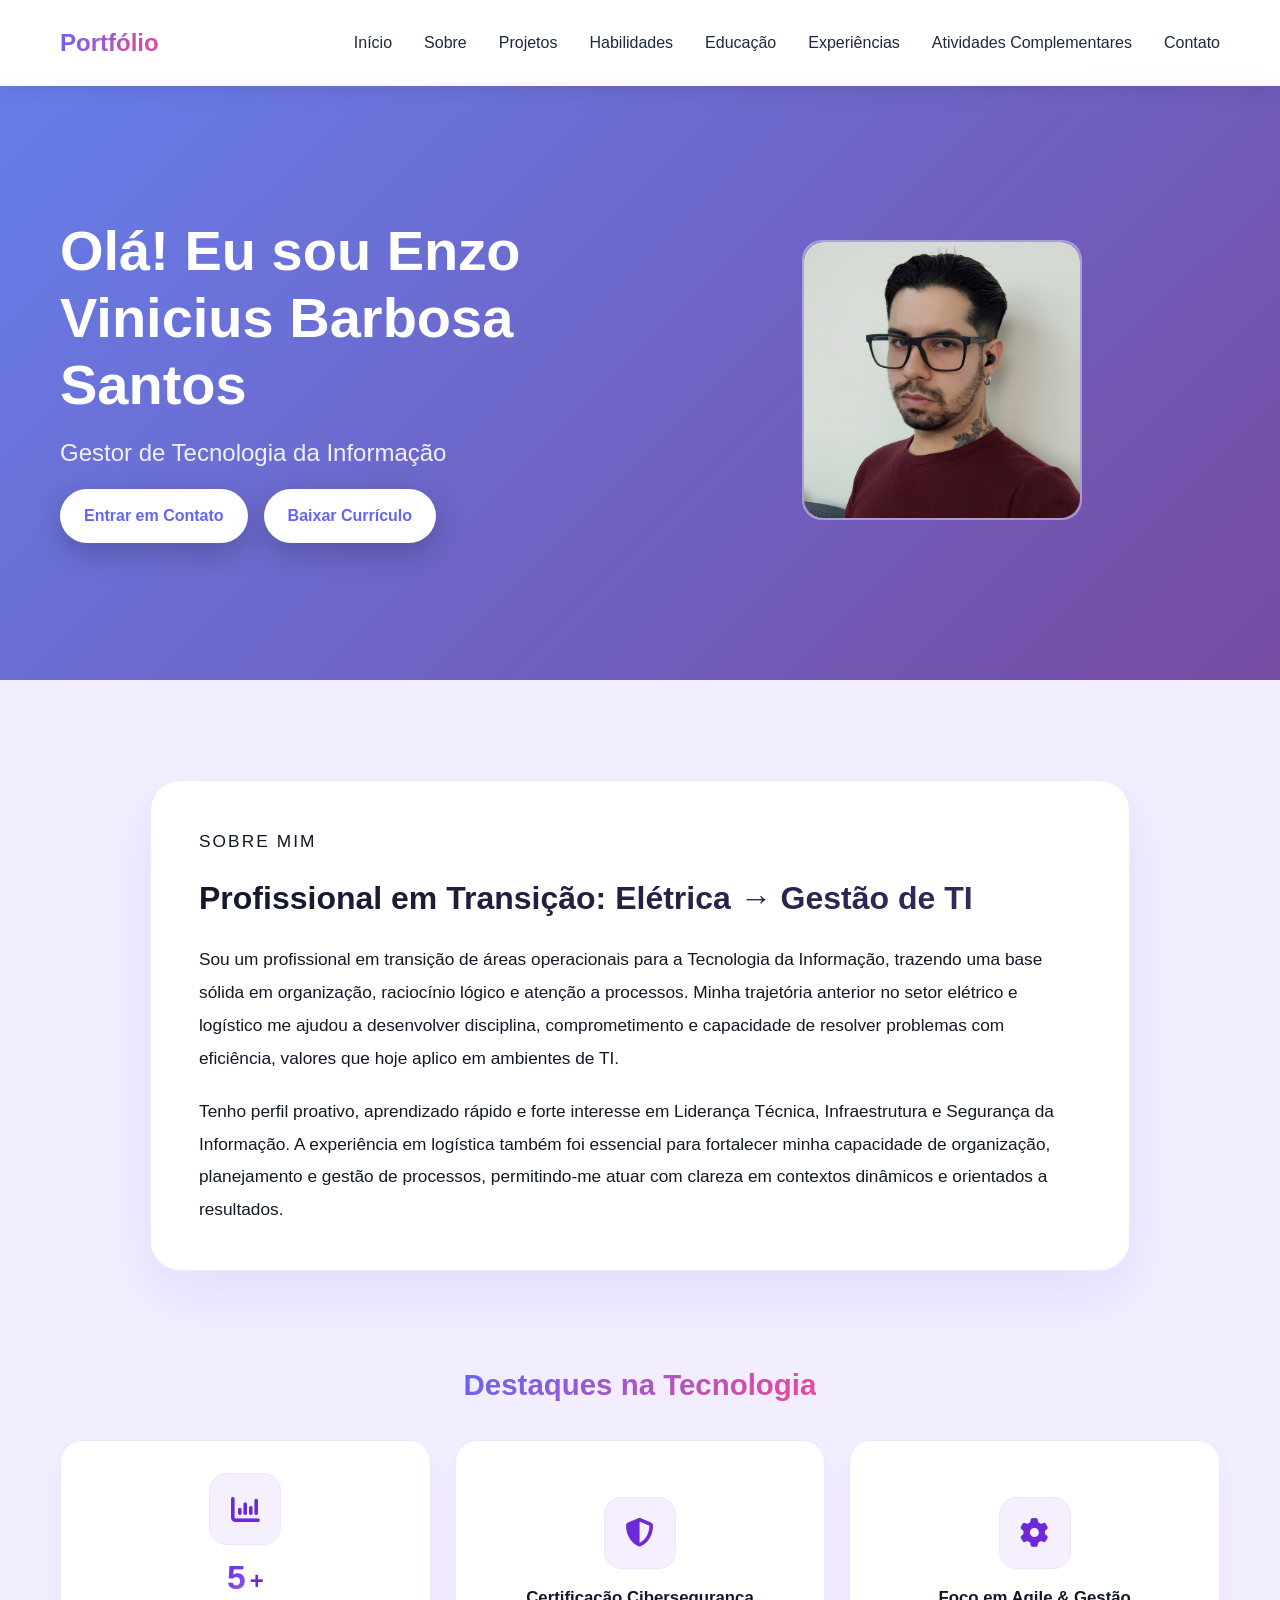
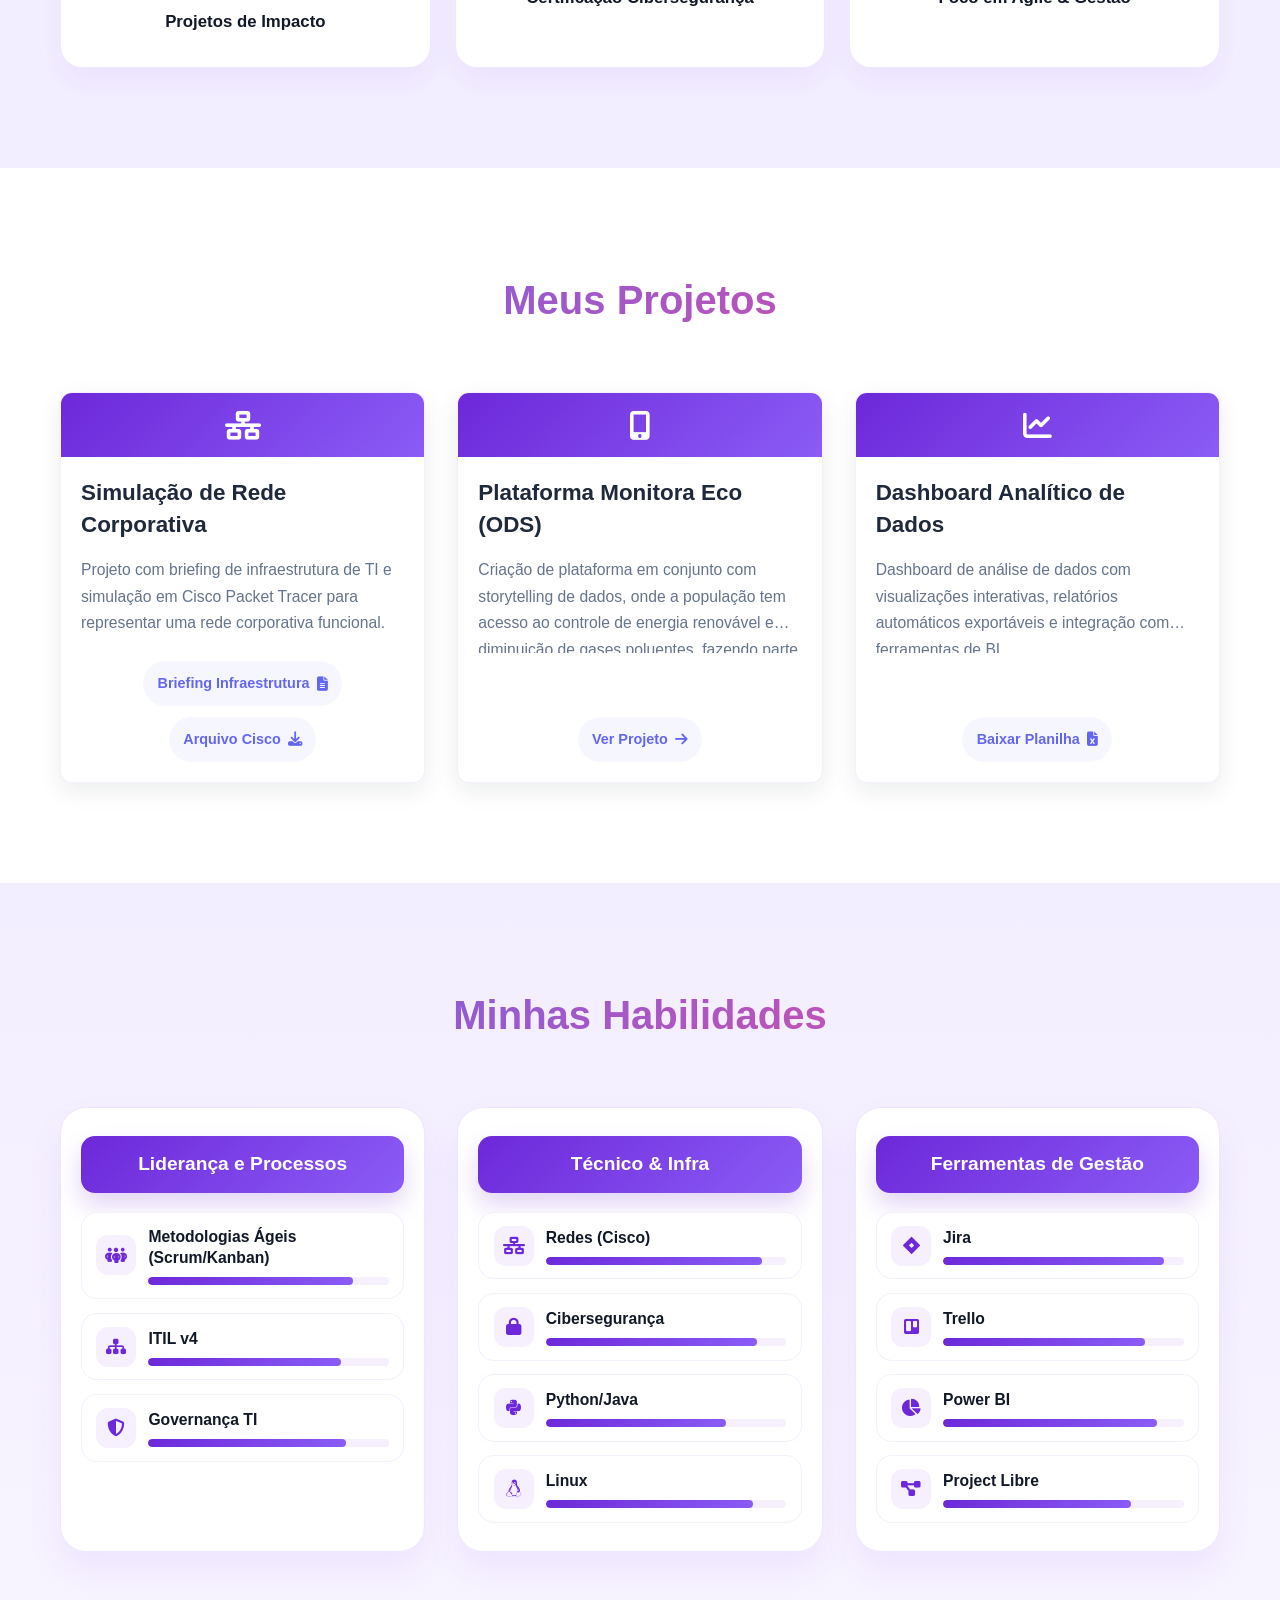
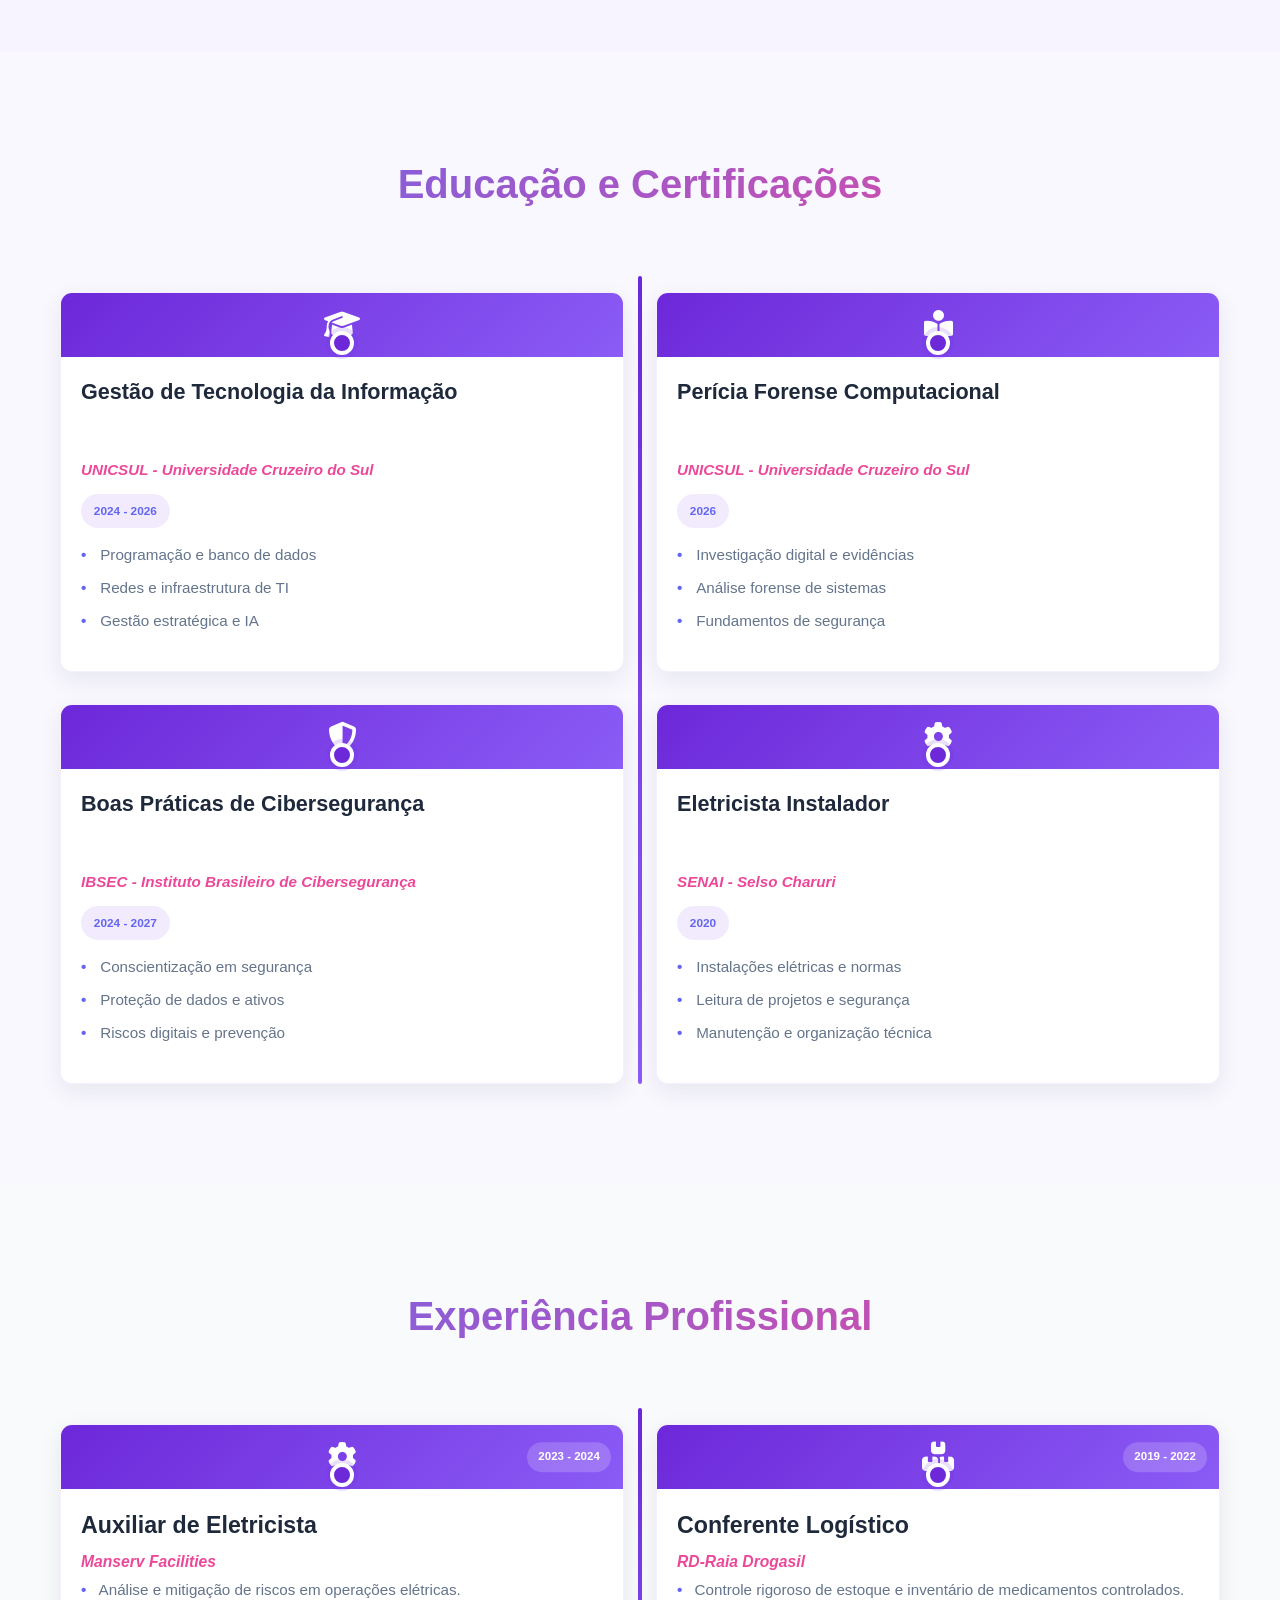
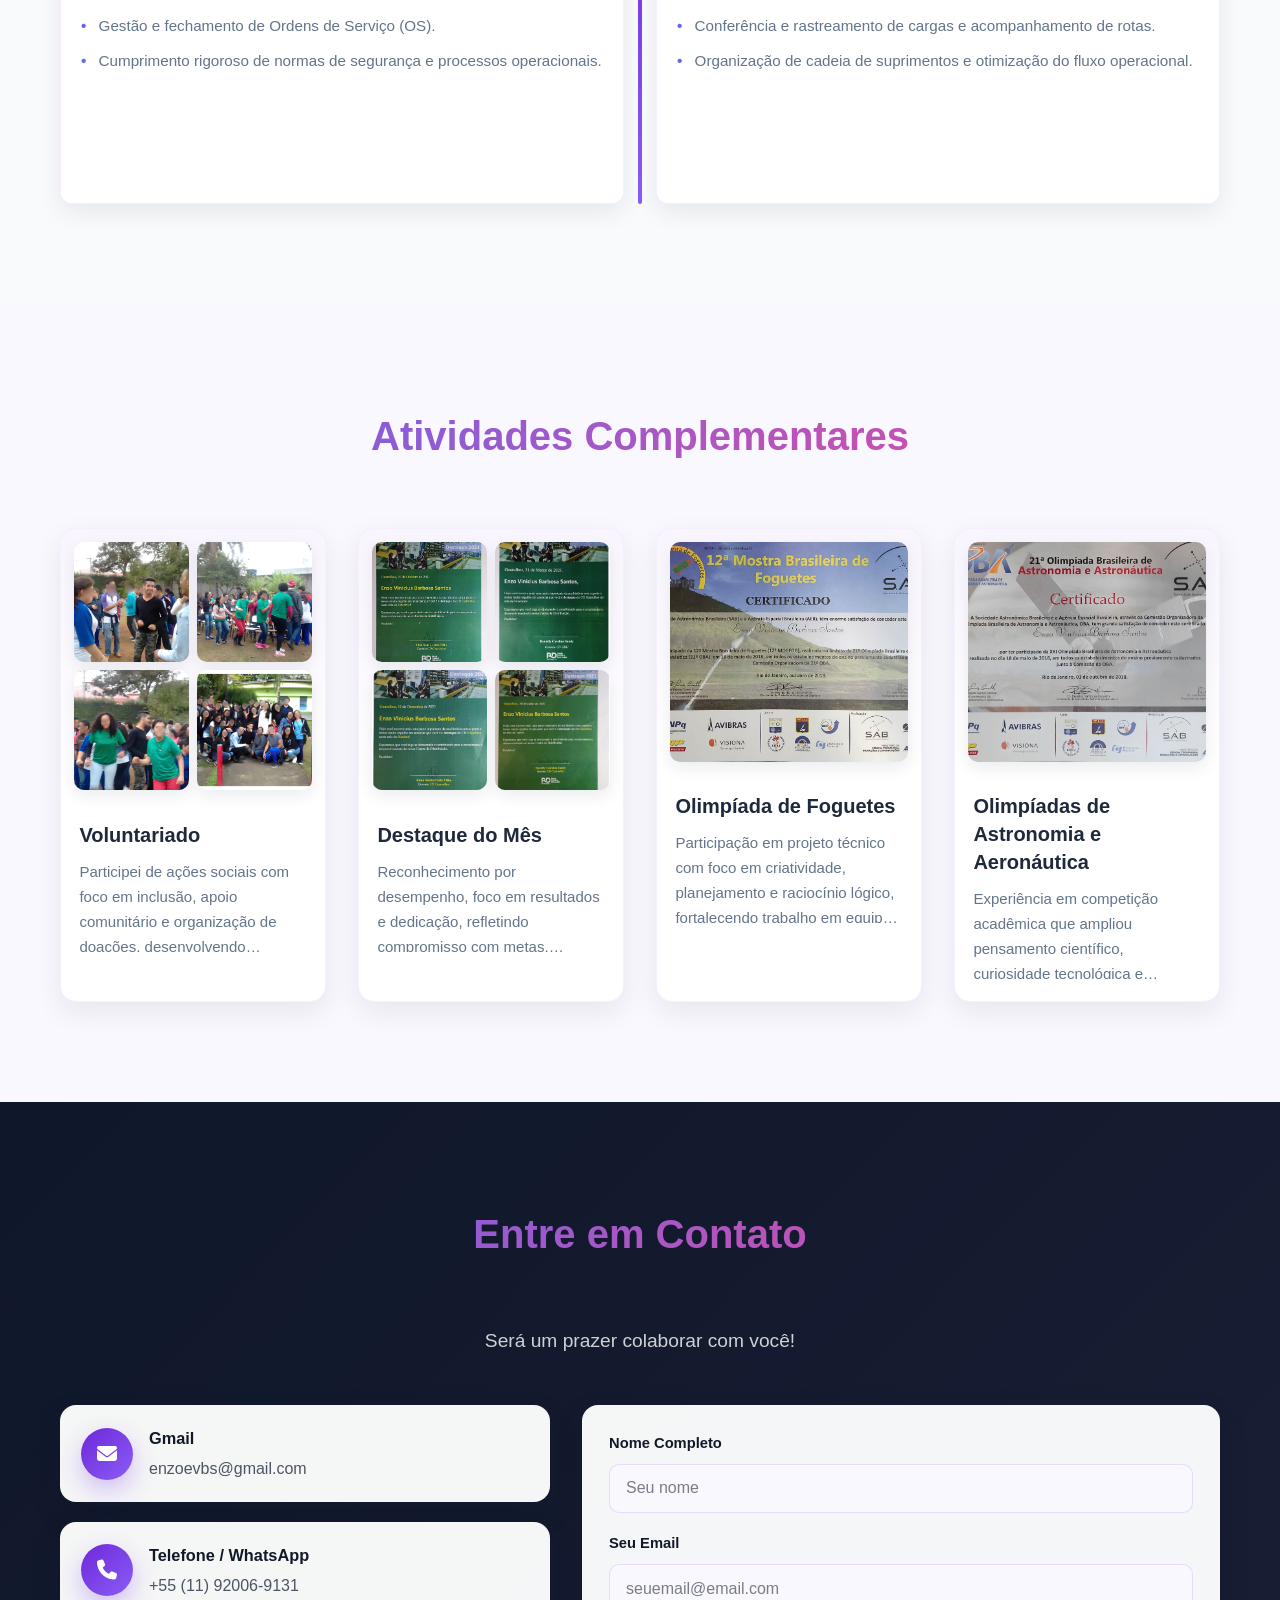
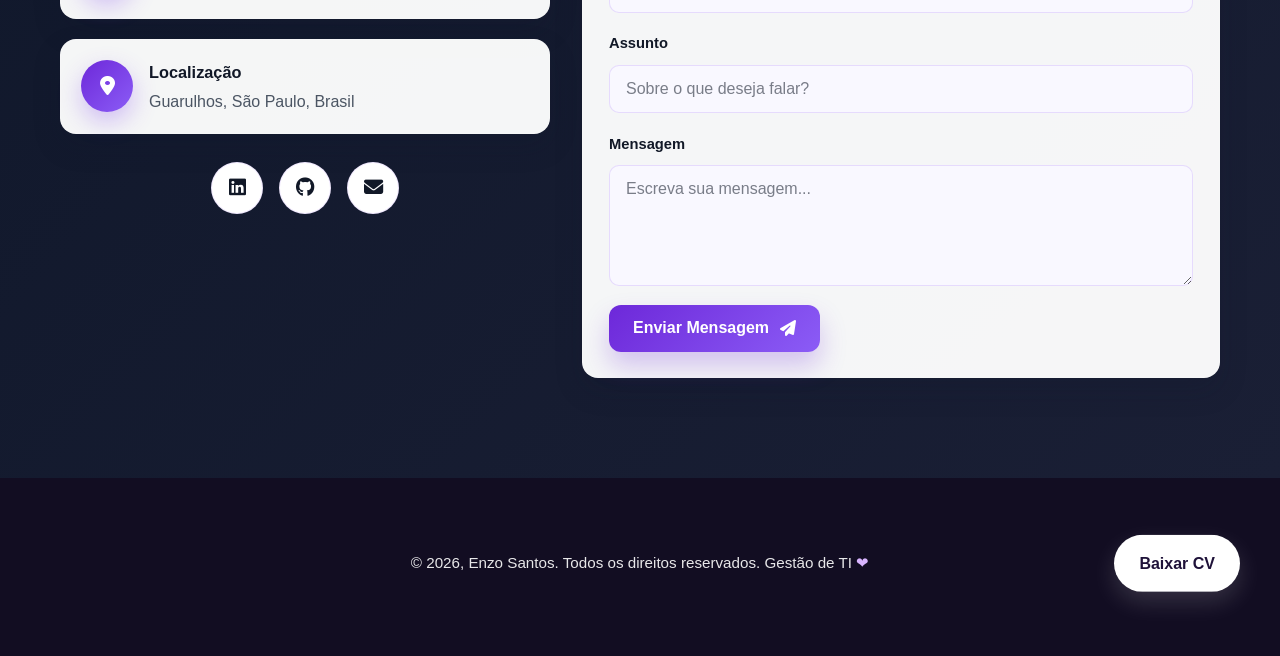
==== index.html @ 673dee84 "Publica o portfólio no GitHub Pages Co-authored-by: Copilot <223556219+Copilot@users.noreply.github." ====
<!DOCTYPE html>
<html lang="pt-BR">
<head>
    <meta charset="UTF-8">
    <meta name="viewport" content="width=device-width, initial-scale=1.0">
    <title>Portfólio - Enzo Vinicius Barbosa Santos</title>
    <link rel="stylesheet" href="style.css">
    <link rel="preconnect" href="https://cdnjs.cloudflare.com" crossorigin>
    <link rel="stylesheet" href="https://cdnjs.cloudflare.com/ajax/libs/font-awesome/6.5.2/css/all.min.css">
</head>
<body>
    <!-- Navegação -->
    <nav class="navbar">
        <div class="container">
            <div class="logo">Portfólio</div>
            <ul class="nav-links">
                <li><a href="#home">Início</a></li>
                <li><a href="#about">Sobre</a></li>
                <li><a href="#projects">Projetos</a></li>
                <li><a href="#skills">Habilidades</a></li>
                <li><a href="#education">Educação</a></li>
                <li><a href="#experience">Experiências</a></li>
                <li><a href="#complementary-activities">Atividades Complementares</a></li>
                <li><a href="#contact">Contato</a></li>
            </ul>
            <div class="hamburger">
                <span></span>
                <span></span>
                <span></span>
            </div>
        </div>
    </nav>

    <!-- Hero Section -->
    <section id="home" class="hero">
        <div class="container">
            <div class="hero-content">
                <h1 class="hero-title fade-in-down">Olá! Eu sou <span class="highlight">Enzo Vinicius Barbosa Santos</span></h1>
                <p class="hero-subtitle">Gestor de Tecnologia da Informação</p>
                <div class="hero-actions fade-in-up">
                    <a href="#contact" class="hero-button hero-button-primary">Entrar em Contato</a>
                    <a href="_CurriculumEnzo042026.pdf" class="hero-button hero-button-secondary" download>Baixar Currículo</a>
                </div>

            </div>
            <div class="hero-animation fade-in-left">
                <div class="floating-box">
                    <img src="foto sit.png" alt="Foto de Enzo Vinicius" style="width:100%; height:100%; object-fit: cover; border-radius: 20px;" />
                </div>
            </div>
        </div>
    </section>

    <!-- Sobre Mim -->
    <section id="about" class="about">
        <div class="container">
            <div class="about-card">
                <p class="about-kicker">Sobre Mim</p>
                <h2 class="section-title section-title-inline">Profissional em Transição: Elétrica → Gestão de TI</h2>
                <p>Sou um profissional em transição de áreas operacionais para a Tecnologia da Informação, trazendo uma base sólida em organização, raciocínio lógico e atenção a processos. Minha trajetória anterior no setor elétrico e logístico me ajudou a desenvolver disciplina, comprometimento e capacidade de resolver problemas com eficiência, valores que hoje aplico em ambientes de TI.</p>
                <p>Tenho perfil proativo, aprendizado rápido e forte interesse em Liderança Técnica, Infraestrutura e Segurança da Informação. A experiência em logística também foi essencial para fortalecer minha capacidade de organização, planejamento e gestão de processos, permitindo-me atuar com clareza em contextos dinâmicos e orientados a resultados.</p>
            </div>
        </div>
    </section>

    <!-- Destaques na Tecnologia -->
    <section class="highlights" aria-label="Destaques na Tecnologia">
        <div class="container">
            <h2 class="section-title section-title-small">Destaques na Tecnologia</h2>
            <div class="highlights-grid">
                <article class="highlight-card">
                    <div class="highlight-icon"><i class="fa-solid fa-chart-column"></i></div>
                    <div class="highlight-number-wrap">
                        <span class="highlight-number" data-count="8">0</span>
                        <span class="highlight-plus">+</span>
                    </div>
                    <h3>Projetos de Impacto</h3>
                </article>
                <article class="highlight-card">
                    <div class="highlight-icon"><i class="fa-solid fa-shield-halved"></i></div>
                    <h3>Certificação Cibersegurança</h3>
                </article>
                <article class="highlight-card">
                    <div class="highlight-icon"><i class="fa-solid fa-gear"></i></div>
                    <h3>Foco em Agile &amp; Gestão</h3>
                </article>
            </div>
        </div>
    </section>

    <!-- Projetos -->
    <section id="projects" class="projects">
        <div class="container">
            <h2 class="section-title">Meus Projetos</h2>
            <div class="projects-grid">
                <div class="project-card">
                    <div class="project-accent">
                        <i class="fa-solid fa-network-wired"></i>
                    </div>
                    <div class="project-body">
                        <h3>Simulação de Rede Corporativa</h3>
                        <p>Projeto com briefing de infraestrutura de TI e simulação em Cisco Packet Tracer para representar uma rede corporativa funcional.</p>
                    </div>
                    <div class="project-footer">
                        <a href="Projetos%20faculdade/Infraestrututa%20de%20T.I/Briefing%20do%20Projeto%20Final%20Infraestrutura%20(2).pdf" class="project-link" download>Briefing Infraestrutura <i class="fa-solid fa-file-lines"></i></a>
                        <a href="Projetos%20faculdade/Infraestrututa%20de%20T.I/project%20hypetech%20cisco.pkt" class="project-link" download>Arquivo Cisco <i class="fa-solid fa-download"></i></a>
                    </div>
                </div>
                <div class="project-card">
                    <div class="project-accent">
                        <i class="fa-solid fa-mobile-screen-button"></i>
                    </div>
                    <div class="project-body">
                        <h3>Plataforma Monitora Eco (ODS)</h3>
                        <p>Criação de plataforma em conjunto com storytelling de dados, onde a população tem acesso ao controle de energia renovável e diminuição de gases poluentes, fazendo parte das ODS 13, 7 e 9.</p>
                    </div>
                    <div class="project-footer">
                        <a href="https://github.com/Enzoevbs/Ecoenergia.git" class="project-link">Ver Projeto <i class="fa-solid fa-arrow-right"></i></a>
                    </div>
                </div>
                <div class="project-card">
                    <div class="project-accent">
                        <i class="fa-solid fa-chart-line"></i>
                    </div>
                    <div class="project-body">
                        <h3>Dashboard Analítico de Dados</h3>
                        <p>Dashboard de análise de dados com visualizações interativas, relatórios automáticos exportáveis e integração com ferramentas de BI.</p>
                    </div>
                    <div class="project-footer">
                        <a href="Projetos%20faculdade/Excel%20dash%20board/2B%20-%20Dashboard%20-%20An%C3%A1lise%20de%20Perfil.xlsx" class="project-link" download>Baixar Planilha <i class="fa-solid fa-file-excel"></i></a>
                    </div>
                </div>
            </div>
        </div>
    </section>

    <!-- Habilidades -->
    <section id="skills" class="skills">
        <div class="container">
            <h2 class="section-title">Minhas Habilidades</h2>
            <div class="skills-columns">
                <div class="skill-column fade-in-right">
                    <h3>Liderança e Processos</h3>
                    <ul class="skill-list">
                        <li class="skill-item" data-level="85">
                            <span class="skill-icon-mini"><i class="fa-solid fa-people-group"></i></span>
                            <div class="skill-copy">
                                <span class="skill-text">Metodologias Ágeis (Scrum/Kanban)</span>
                                <div class="skill-bar"><span class="skill-progress" data-level="85"></span></div>
                            </div>
                            <span class="skill-badge">Conhecimento Teórico</span>
                        </li>
                        <li class="skill-item" data-level="80">
                            <span class="skill-icon-mini"><i class="fa-solid fa-sitemap"></i></span>
                            <div class="skill-copy">
                                <span class="skill-text">ITIL v4</span>
                                <div class="skill-bar"><span class="skill-progress" data-level="80"></span></div>
                            </div>
                            <span class="skill-badge">Aplicação Prática</span>
                        </li>
                        <li class="skill-item" data-level="82">
                            <span class="skill-icon-mini"><i class="fa-solid fa-shield-halved"></i></span>
                            <div class="skill-copy">
                                <span class="skill-text">Governança TI</span>
                                <div class="skill-bar"><span class="skill-progress" data-level="82"></span></div>
                            </div>
                            <span class="skill-badge">Conhecimento Teórico</span>
                        </li>
                    </ul>
                </div>

                <div class="skill-column fade-in-right">
                    <h3>Técnico &amp; Infra</h3>
                    <ul class="skill-list">
                        <li class="skill-item" data-level="90">
                            <span class="skill-icon-mini"><i class="fa-solid fa-network-wired"></i></span>
                            <div class="skill-copy">
                                <span class="skill-text">Redes (Cisco)</span>
                                <div class="skill-bar"><span class="skill-progress" data-level="90"></span></div>
                            </div>
                            <span class="skill-badge">Aplicação Prática</span>
                        </li>
                        <li class="skill-item" data-level="88">
                            <span class="skill-icon-mini"><i class="fa-solid fa-lock"></i></span>
                            <div class="skill-copy">
                                <span class="skill-text">Cibersegurança</span>
                                <div class="skill-bar"><span class="skill-progress" data-level="88"></span></div>
                            </div>
                            <span class="skill-badge">Conhecimento Teórico</span>
                        </li>
                        <li class="skill-item" data-level="75">
                            <span class="skill-icon-mini"><i class="fa-brands fa-python"></i></span>
                            <div class="skill-copy">
                                <span class="skill-text">Python/Java</span>
                                <div class="skill-bar"><span class="skill-progress" data-level="75"></span></div>
                            </div>
                            <span class="skill-badge">Aplicação Prática</span>
                        </li>
                        <li class="skill-item" data-level="86">
                            <span class="skill-icon-mini"><i class="fa-brands fa-linux"></i></span>
                            <div class="skill-copy">
                                <span class="skill-text">Linux</span>
                                <div class="skill-bar"><span class="skill-progress" data-level="86"></span></div>
                            </div>
                            <span class="skill-badge">Aplicação Prática</span>
                        </li>
                    </ul>
                </div>

                <div class="skill-column fade-in-right">
                    <h3>Ferramentas de Gestão</h3>
                    <ul class="skill-list">
                        <li class="skill-item" data-level="92">
                            <span class="skill-icon-mini"><i class="fa-brands fa-jira"></i></span>
                            <div class="skill-copy">
                                <span class="skill-text">Jira</span>
                                <div class="skill-bar"><span class="skill-progress" data-level="92"></span></div>
                            </div>
                            <span class="skill-badge">Aplicação Prática</span>
                        </li>
                        <li class="skill-item" data-level="84">
                            <span class="skill-icon-mini"><i class="fa-brands fa-trello"></i></span>
                            <div class="skill-copy">
                                <span class="skill-text">Trello</span>
                                <div class="skill-bar"><span class="skill-progress" data-level="84"></span></div>
                            </div>
                            <span class="skill-badge">Aplicação Prática</span>
                        </li>
                        <li class="skill-item" data-level="89">
                            <span class="skill-icon-mini"><i class="fa-solid fa-chart-pie"></i></span>
                            <div class="skill-copy">
                                <span class="skill-text">Power BI</span>
                                <div class="skill-bar"><span class="skill-progress" data-level="89"></span></div>
                            </div>
                            <span class="skill-badge">Aplicação Prática</span>
                        </li>
                        <li class="skill-item" data-level="78">
                            <span class="skill-icon-mini"><i class="fa-solid fa-diagram-project"></i></span>
                            <div class="skill-copy">
                                <span class="skill-text">Project Libre</span>
                                <div class="skill-bar"><span class="skill-progress" data-level="78"></span></div>
                            </div>
                            <span class="skill-badge">Conhecimento Teórico</span>
                        </li>
                    </ul>
                </div>
            </div>
        </div>
    </section>

    <!-- Vida Acadêmica -->
    <section id="education" class="education">
        <div class="container">
            <h2 class="section-title">Educação e Certificações</h2>
            <div class="timeline education-grid">
                <article class="timeline-item education-card">
                    <div class="education-accent">
                        <i class="fa-solid fa-graduation-cap"></i>
                    </div>
                    <div class="education-body">
                        <h3>Gestão de Tecnologia da Informação</h3>
                        <p class="institution"><em>UNICSUL - Universidade Cruzeiro do Sul</em></p>
                        <span class="education-badge">2024 - 2026</span>
                        <ul class="education-list">
                            <li>Programação e banco de dados</li>
                            <li>Redes e infraestrutura de TI</li>
                            <li>Gestão estratégica e IA</li>
                        </ul>
                    </div>
                </article>

                <article class="timeline-item education-card">
                    <div class="education-accent">
                        <i class="fa-solid fa-book-open-reader"></i>
                    </div>
                    <div class="education-body">
                        <h3>Perícia Forense Computacional</h3>
                        <p class="institution"><em>UNICSUL - Universidade Cruzeiro do Sul</em></p>
                        <span class="education-badge">2026</span>
                        <ul class="education-list">
                            <li>Investigação digital e evidências</li>
                            <li>Análise forense de sistemas</li>
                            <li>Fundamentos de segurança</li>
                        </ul>
                    </div>
                </article>

                <article class="timeline-item education-card">
                    <div class="education-accent">
                        <i class="fa-solid fa-shield-halved"></i>
                    </div>
                    <div class="education-body">
                        <h3>Boas Práticas de Cibersegurança</h3>
                        <p class="institution"><em>IBSEC - Instituto Brasileiro de Cibersegurança</em></p>
                        <span class="education-badge">2024 - 2027</span>
                        <ul class="education-list">
                            <li>Conscientização em segurança</li>
                            <li>Proteção de dados e ativos</li>
                            <li>Riscos digitais e prevenção</li>
                        </ul>
                    </div>
                </article>

                <article class="timeline-item education-card">
                    <div class="education-accent">
                        <i class="fa-solid fa-gear"></i>
                    </div>
                    <div class="education-body">
                        <h3>Eletricista Instalador</h3>
                        <p class="institution"><em>SENAI - Selso Charuri</em></p>
                        <span class="education-badge">2020</span>
                        <ul class="education-list">
                            <li>Instalações elétricas e normas</li>
                            <li>Leitura de projetos e segurança</li>
                            <li>Manutenção e organização técnica</li>
                        </ul>
                    </div>
                </article>
            </div>
        </div>
    </section>

    <!-- Experiência -->
    <section id="experience" class="experience">
        <div class="container">
            <h2 class="section-title">Experiência Profissional</h2>
            <div class="timeline experience-grid">
                <article class="timeline-item experience-card">
                    <div class="experience-accent">
                        <i class="fa-solid fa-gear"></i>
                        <span class="experience-badge">2023 - 2024</span>
                    </div>
                    <div class="experience-body">
                        <h3>Auxiliar de Eletricista</h3>
                        <p class="company"><em>Manserv Facilities</em></p>
                        <ul class="experience-list">
                            <li>Análise e mitigação de riscos em operações elétricas.</li>
                            <li>Gestão e fechamento de Ordens de Serviço (OS).</li>
                            <li>Cumprimento rigoroso de normas de segurança e processos operacionais.</li>
                        </ul>
                    </div>
                </article>

                <article class="timeline-item experience-card">
                    <div class="experience-accent">
                        <i class="fa-solid fa-boxes-stacked"></i>
                        <span class="experience-badge">2019 - 2022</span>
                    </div>
                    <div class="experience-body">
                        <h3>Conferente Logístico</h3>
                        <p class="company"><em>RD-Raia Drogasil</em></p>
                        <ul class="experience-list">
                            <li>Controle rigoroso de estoque e inventário de medicamentos controlados.</li>
                            <li>Conferência e rastreamento de cargas e acompanhamento de rotas.</li>
                            <li>Organização de cadeia de suprimentos e otimização do fluxo operacional.</li>
                        </ul>
                    </div>
                </article>
            </div>
        </div>
    </section>

    <!-- Atividades Complementares -->
    <section id="complementary-activities" class="complementary-activities">
        <div class="container">
            <h2 class="section-title">Atividades Complementares</h2>
            <div class="complementary-grid">
                <article class="activity-card">
                    <div class="activity-gallery">
                        <img src="Voluntariado/1.png" alt="Voluntariado 1" class="gallery-image" tabindex="0">
                        <img src="Voluntariado/2.png" alt="Voluntariado 2" class="gallery-image" tabindex="0">
                        <img src="Voluntariado/3.png" alt="Voluntariado 3" class="gallery-image" tabindex="0">
                        <img src="Voluntariado/4.png" alt="Voluntariado 4" class="gallery-image" tabindex="0">
                    </div>
                    <div class="activity-body">
                        <h3>Voluntariado</h3>
                        <p>Participei de ações sociais com foco em inclusão, apoio comunitário e organização de doações, desenvolvendo liderança, empatia e capacidade de mobilizar pessoas em torno de uma causa.</p>
                    </div>
                </article>

                <article class="activity-card">
                    <div class="activity-gallery">
                        <img src="Destaque RD/1.png" alt="Destaque do mês 1" class="gallery-image" tabindex="0">
                        <img src="Destaque RD/2.png" alt="Destaque do mês 2" class="gallery-image" tabindex="0">
                        <img src="Destaque RD/3.png" alt="Destaque do mês 3" class="gallery-image" tabindex="0">
                        <img src="Destaque RD/4.png" alt="Destaque do mês 4" class="gallery-image" tabindex="0">
                    </div>
                    <div class="activity-body">
                        <h3>Destaque do Mês</h3>
                        <p>Reconhecimento por desempenho, foco em resultados e dedicação, refletindo compromisso com metas, autonomia e raciocínio lógico aplicado à resolução de problemas.</p>
                    </div>
                </article>

                <article class="activity-card">
                    <div class="activity-gallery single-image">
                        <img src="Voluntariado/Foguetes mob.png" alt="Olimpíada de Foguetes" class="gallery-image" tabindex="0">
                    </div>
                    <div class="activity-body">
                        <h3>Olimpíada de Foguetes</h3>
                        <p>Participação em projeto técnico com foco em criatividade, planejamento e raciocínio lógico, fortalecendo trabalho em equipe e capacidade de desenvolver soluções práticas.</p>
                    </div>
                </article>

                <article class="activity-card">
                    <div class="activity-gallery single-image">
                        <img src="Voluntariado/Olimpiadas de astronomia.png" alt="Olimpíada de Astronomia e Aeronáutica" class="gallery-image" tabindex="0">
                    </div>
                    <div class="activity-body">
                        <h3>Olimpíadas de Astronomia e Aeronáutica</h3>
                        <p>Experiência em competição acadêmica que ampliou pensamento científico, curiosidade tecnológica e capacidade analítica para resolver desafios complexos.</p>
                    </div>
                </article>
            </div>
        </div>
    </section>

    <!-- Contato -->
    <section id="contact" class="contact">
        <div class="container">
            <h2 class="section-title">Entre em Contato</h2>
            <p class="contact-subtitle">Será um prazer colaborar com você!</p>

            <div class="contact-layout">
                <div class="contact-info-column">
                    <div class="contact-mini-card">
                        <div class="contact-icon">
                            <i class="fa-solid fa-envelope"></i>
                        </div>
                        <div class="contact-copy">
                            <h4>Gmail</h4>
                            <a href="mailto:enzoevbs@gmail.com">enzoevbs@gmail.com</a>
                        </div>
                    </div>

                    <div class="contact-mini-card">
                        <div class="contact-icon">
                            <i class="fa-solid fa-phone"></i>
                        </div>
                        <div class="contact-copy">
                            <h4>Telefone / WhatsApp</h4>
                            <a href="tel:+5511920069131">+55 (11) 92006-9131</a>
                        </div>
                    </div>

                    <div class="contact-mini-card">
                        <div class="contact-icon">
                            <i class="fa-solid fa-location-dot"></i>
                        </div>
                        <div class="contact-copy">
                            <h4>Localização</h4>
                            <p>Guarulhos, São Paulo, Brasil</p>
                        </div>
                    </div>

                    <div class="social-links">
                        <a href="https://www.linkedin.com/in/enzo-santos-evbs/" class="social-icon" target="_blank" aria-label="LinkedIn">
                            <span class="icon-wrap"><i class="fa-brands fa-linkedin"></i><span class="icon-label">LinkedIn</span></span>
                        </a>
                        <a href="https://github.com/Enzoevbs" class="social-icon" target="_blank" aria-label="GitHub">
                            <span class="icon-wrap"><i class="fa-brands fa-github"></i><span class="icon-label">GitHub</span></span>
                        </a>
                        <a href="mailto:enzoevbs@gmail.com" class="social-icon" aria-label="Email">
                            <span class="icon-wrap"><i class="fa-solid fa-envelope"></i><span class="icon-label">Email</span></span>
                        </a>
                    </div>
                </div>

                <div class="contact-form-card">
                    <form class="contact-form" action="https://formsubmit.co/enzoevbs@gmail.com" method="POST">
                        <input type="hidden" name="_captcha" value="false">
                        <input type="hidden" name="_template" value="table">
                        <input type="hidden" name="_subject" value="Nova mensagem do portfólio">

                        <div class="form-group">
                            <label for="name">Nome Completo</label>
                            <input id="name" type="text" name="name" placeholder="Seu nome" required />
                        </div>

                        <div class="form-group">
                            <label for="email">Seu Email</label>
                            <input id="email" type="email" name="email" placeholder="seuemail@email.com" required />
                        </div>

                        <div class="form-group">
                            <label for="subject">Assunto</label>
                            <input id="subject" type="text" name="subject" placeholder="Sobre o que deseja falar?" required />
                        </div>

                        <div class="form-group">
                            <label for="message">Mensagem</label>
                            <textarea id="message" name="message" rows="5" placeholder="Escreva sua mensagem..." required></textarea>
                        </div>

                        <button type="submit" class="cta-button">
                            Enviar Mensagem <i class="fa-solid fa-paper-plane"></i>
                        </button>
                    </form>
                </div>
            </div>
        </div>
    </section>

    <!-- Footer -->
    <footer class="footer">
        <div class="container footer-inner">
            <div class="footer-text">
                <p>&copy; 2026, Enzo Santos. Todos os direitos reservados. Gestão de TI <span class="heart">❤</span></p>
            </div>
            <a href="_CurriculumEnzo042026.pdf" class="floating-cv" download>
                <span>Baixar CV</span>
            </a>
        </div>
    </footer>

    <div id="imageModal" class="image-modal" role="dialog" aria-modal="true" aria-label="Visualização da imagem">
        <button class="image-modal-close" aria-label="Fechar imagem">&times;</button>
        <button id="imageModalPause" class="image-modal-pause" aria-label="Pausar apresentação">⏸</button>
        <img id="imageModalImg" class="image-modal-content" src="" alt="" />
    </div>

    <script src="script.js"></script>
</body>
</html>
---- style.css ----
/* ==================== Variables ==================== */
:root {
    --primary: #6366f1;
    --primary-dark: #4f46e5;
    --secondary: #ec4899;
    --accent: #f59e0b;
    --bg-dark: #0f172a;
    --bg-light: #f8fafc;
    --text-dark: #1e293b;
    --text-light: #64748b;
    --border-color: #e2e8f0;
    --transition: all 0.3s ease;
}

/* ==================== Reset ==================== */
* {
    margin: 0;
    padding: 0;
    box-sizing: border-box;
}

html {
    scroll-behavior: smooth;
}

body {
    font-family: 'Segoe UI', Tahoma, Geneva, Verdana, sans-serif;
    color: var(--text-dark);
    background-color: #ffffff;
    line-height: 1.6;
}

.image-modal {
    position: fixed;
    inset: 0;
    background: rgba(2, 6, 23, 0.95);
    display: none;
    align-items: center;
    justify-content: center;
    padding: 2rem;
    z-index: 2000;
}

.image-modal.active {
    display: flex;
}

.image-modal-content {
    max-width: 100%;
    max-height: 100%;
    object-fit: contain;
    border-radius: 12px;
    box-shadow: 0 20px 60px rgba(0, 0, 0, 0.35);
}

.image-modal-close {
    position: absolute;
    top: 1.25rem;
    right: 1.25rem;
    background: rgba(255, 255, 255, 0.16);
    border: none;
    color: white;
    font-size: 2rem;
    width: 44px;
    height: 44px;
    border-radius: 50%;
    cursor: pointer;
}

.image-modal-pause {
    position: absolute;
    top: 1.25rem;
    right: 5.5rem;
    background: rgba(255, 255, 255, 0.16);
    border: none;
    color: white;
    font-size: 1.1rem;
    padding: 0.6rem 1rem;
    border-radius: 999px;
    cursor: pointer;
    backdrop-filter: blur(6px);
}

.gallery-image {
    transition: transform 0.2s ease, box-shadow 0.2s ease;
}

.gallery-image:hover {
    transform: scale(1.03);
    box-shadow: 0 8px 18px rgba(0, 0, 0, 0.16);
}

/* ==================== Container ==================== */
.container {
    max-width: 1200px;
    margin: 0 auto;
    padding: 0 20px;
}

/* ==================== Navbar ==================== */
.navbar {
    position: fixed;
    top: 0;
    width: 100%;
    background: rgba(255, 255, 255, 0.95);
    backdrop-filter: blur(10px);
    box-shadow: 0 2px 20px rgba(0, 0, 0, 0.1);
    z-index: 1000;
    transition: var(--transition);
}

.navbar .container {
    display: flex;
    justify-content: space-between;
    align-items: center;
    padding: 1.5rem 20px;
}

.logo {
    font-size: 1.5rem;
    font-weight: 700;
    background: linear-gradient(135deg, var(--primary), var(--secondary));
    -webkit-background-clip: text;
    -webkit-text-fill-color: transparent;
    background-clip: text;
}

.nav-links {
    display: flex;
    list-style: none;
    gap: 2rem;
}

.nav-links a {
    text-decoration: none;
    color: var(--text-dark);
    font-weight: 500;
    position: relative;
    transition: var(--transition);
}

.nav-links a::after {
    content: '';
    position: absolute;
    bottom: -5px;
    left: 0;
    width: 0;
    height: 2px;
    background: linear-gradient(135deg, var(--primary), var(--secondary));
    transition: width 0.3s ease;
}

.nav-links a:hover::after {
    width: 100%;
}

.hamburger {
    display: none;
    flex-direction: column;
    cursor: pointer;
}

.hamburger span {
    width: 25px;
    height: 3px;
    background: var(--text-dark);
    margin: 5px 0;
    transition: var(--transition);
    border-radius: 2px;
}

/* ==================== Hero Section ==================== */
.hero {
    margin-top: 80px;
    padding: 100px 0;
    background: linear-gradient(135deg, #667eea 0%, #764ba2 50%, #f093fb 100%);
    background-size: 200% 200%;
    animation: gradientShift 8s ease infinite;
    color: white;
    position: relative;
    overflow: hidden;
}

@keyframes gradientShift {
    0%, 100% { background-position: 0% 50%; }
    50% { background-position: 100% 50%; }
}

@keyframes fadeInDown {
    from {
        opacity: 0;
        transform: translateY(-25px);
    }
    to {
        opacity: 1;
        transform: translateY(0);
    }
}

@keyframes fadeInUp {
    from {
        opacity: 0;
        transform: translateY(25px);
    }
    to {
        opacity: 1;
        transform: translateY(0);
    }
}

@keyframes fadeInLeft {
    from {
        opacity: 0;
        transform: translateX(35px);
    }
    to {
        opacity: 1;
        transform: translateX(0);
    }
}

.hero .container {
    display: grid;
    grid-template-columns: 1fr 1fr;
    gap: 3rem;
    align-items: center;
}

.hero-content {
    z-index: 2;
}

.fade-in-down {
    animation: fadeInDown 0.8s ease-out both;
}

.fade-in-up {
    animation: fadeInUp 1s ease-out 0.3s both;
}

.fade-in-left {
    animation: fadeInLeft 1.2s ease-out 0.5s both;
}

.hero-title {
    font-size: 3.5rem;
    font-weight: 800;
    margin-bottom: 1rem;
    line-height: 1.2;
}

.highlight {
    background: linear-gradient(135deg, #fbbf24, #f59e0b);
    -webkit-background-clip: text;
    -webkit-text-fill-color: transparent;
    background-clip: text;
}

.hero-subtitle {
    font-size: 1.5rem;
    margin-bottom: 1rem;
    opacity: 0.9;
}

.hero-description {
    font-size: 1.1rem;
    margin-bottom: 1.5rem;
    opacity: 0.85;
}

.hero-actions {
    display: flex;
    flex-wrap: wrap;
    gap: 1rem;
    margin-top: 1rem;
}

.hero-button {
    display: inline-flex;
    align-items: center;
    justify-content: center;
    padding: 0.9rem 1.5rem;
    border-radius: 999px;
    font-weight: 600;
    text-decoration: none;
    transition: var(--transition);
}

.hero-button:hover {
    transform: translateY(-3px);
}

.hero-button-primary {
    background: white;
    color: var(--primary);
    box-shadow: 0 10px 30px rgba(0, 0, 0, 0.2);
}

.hero-button-primary:hover {
    box-shadow: 0 15px 40px rgba(0, 0, 0, 0.3);
}

.hero-button-secondary {
    background: white;
    color: var(--primary);
    box-shadow: 0 10px 30px rgba(0, 0, 0, 0.2);
}

.hero-button-secondary:hover {
    box-shadow: 0 15px 40px rgba(0, 0, 0, 0.3);
}

.cta-button {
    padding: 15px 40px;
    font-size: 1rem;
    font-weight: 600;
    border: none;
    border-radius: 50px;
    background: white;
    color: var(--primary);
    cursor: pointer;
    transition: var(--transition);
    box-shadow: 0 10px 30px rgba(0, 0, 0, 0.2);
}

.cta-button:hover {
    transform: translateY(-3px);
    box-shadow: 0 15px 40px rgba(0, 0, 0, 0.3);
}

.hero-animation {
    position: relative;
    height: 400px;
    display: flex;
    align-items: center;
    justify-content: center;
}

.floating-box {
    position: relative;
    width: 280px;
    height: 280px;
    background: rgba(255, 255, 255, 0.15);
    border-radius: 20px;
    backdrop-filter: blur(10px);
    border: 2px solid rgba(255, 255, 255, 0.3);
    animation: float 6s ease-in-out infinite;
    display: flex;
    align-items: center;
    justify-content: center;
    overflow: hidden;
}

.floating-box img {
    width: 100%;
    height: 100%;
    object-fit: cover;
    border-radius: 20px;
}

@keyframes float {
    0%, 100% { transform: translateY(0px) rotate(0deg); }
    50% { transform: translateY(-30px) rotate(5deg); }
}

/* ==================== Sections ==================== */
section {
    padding: 100px 0;
}

.section-title {
    font-size: 2.5rem;
    font-weight: 800;
    text-align: center;
    margin-bottom: 60px;
    background: linear-gradient(135deg, var(--primary), var(--secondary));
    -webkit-background-clip: text;
    -webkit-text-fill-color: transparent;
    background-clip: text;
}

/* ==================== About Section ==================== */
.about {
    background: #f3eeff;
    padding: 100px 0;
}

.about .container {
    display: flex;
    justify-content: center;
}

.about-card {
    max-width: 980px;
    width: 100%;
    background: rgba(255, 255, 255, 0.96);
    border-radius: 30px;
    border: 1px solid rgba(124, 58, 237, 0.12);
    box-shadow: 0 24px 60px rgba(99, 102, 241, 0.12);
    padding: 2.75rem 3rem;
    text-align: left;
}

.about-kicker {
    margin: 0 0 0.75rem;
    font-size: 0.82rem;
    font-weight: 700;
    letter-spacing: 0.12em;
    text-transform: uppercase;
    color: #6d28d9;
}

.section-title-inline {
    margin-bottom: 1.5rem;
    font-size: clamp(2rem, 2.5vw, 2.8rem);
    line-height: 1.3;
    text-align: left;
    background: linear-gradient(135deg, #111827, #3b2a63);
    -webkit-background-clip: text;
    -webkit-text-fill-color: transparent;
    background-clip: text;
}

.about-card p {
    margin: 0 0 1.25rem;
    color: #111827;
    font-size: 1.08rem;
    line-height: 1.9;
    font-weight: 500;
}

.about-card p:last-child {
    margin-bottom: 0;
}

/* ==================== Highlights Section ==================== */
.highlights {
    background: #f3eeff;
    padding-top: 0;
    margin-top: -10px;
}

.highlights .container {
    display: flex;
    flex-direction: column;
    align-items: center;
}

.section-title-small {
    font-size: clamp(1.8rem, 2.3vw, 2.4rem);
    margin-bottom: 2rem;
}

.highlights-grid {
    width: 100%;
    display: grid;
    grid-template-columns: repeat(3, minmax(0, 1fr));
    gap: 1.5rem;
}

.highlight-card {
    background: rgba(255, 255, 255, 0.96);
    border: 1px solid rgba(124, 58, 237, 0.12);
    border-radius: 22px;
    min-height: 220px;
    display: flex;
    flex-direction: column;
    align-items: center;
    justify-content: center;
    text-align: center;
    padding: 2rem 1.5rem;
    box-shadow: 0 14px 28px rgba(124, 58, 237, 0.06);
    opacity: 0;
    transform: translateY(30px);
    transition: transform 0.6s ease, box-shadow 0.25s ease, border-color 0.25s ease, opacity 0.6s ease;
}

.highlight-card:nth-child(1) {
    transition-delay: 0ms;
}

.highlight-card:nth-child(2) {
    transition-delay: 200ms;
}

.highlight-card:nth-child(3) {
    transition-delay: 400ms;
}

.highlight-card.visible {
    opacity: 1;
    transform: translateY(0);
}

.highlight-card:hover {
    transform: translateY(-8px);
    box-shadow: 0 20px 32px rgba(124, 58, 237, 0.16);
    border-color: rgba(124, 58, 237, 0.35);
}

.highlight-icon {
    width: 72px;
    height: 72px;
    border-radius: 18px;
    background: rgba(124, 58, 237, 0.08);
    color: #6d28d9;
    display: flex;
    align-items: center;
    justify-content: center;
    font-size: 1.8rem;
    margin-bottom: 1rem;
    box-shadow: inset 0 0 0 1px rgba(124, 58, 237, 0.05);
}

.highlight-number-wrap {
    display: flex;
    align-items: baseline;
    justify-content: center;
    gap: 0.25rem;
    margin-bottom: 0.5rem;
}

.highlight-number {
    font-size: clamp(2.1rem, 2.4vw, 2.8rem);
    font-weight: 800;
    line-height: 1;
    color: #111827;
    background: linear-gradient(135deg, #6d28d9, #8b5cf6);
    -webkit-background-clip: text;
    -webkit-text-fill-color: transparent;
    background-clip: text;
}

.highlight-plus {
    font-size: 1.5rem;
    font-weight: 700;
    color: #6d28d9;
}

.highlight-card h3 {
    margin: 0;
    color: #111827;
    font-size: 1.05rem;
    line-height: 1.6;
    font-weight: 700;
}

@media (max-width: 768px) {
    .highlights-grid {
        grid-template-columns: 1fr;
    }
}

/* ==================== Education Section ==================== */
.education {
    background: #f9f8ff;
}

.education-grid {
    display: grid;
    grid-template-columns: repeat(2, minmax(0, 1fr));
    gap: 2rem;
    align-items: stretch;
    position: relative;
}

.timeline {
    position: relative;
    padding-top: 1rem;
}

.timeline::before {
    content: '';
    position: absolute;
    left: 50%;
    top: 0;
    width: 4px;
    height: 0;
    transform: translateX(-50%);
    background: linear-gradient(180deg, #6d28d9, #8b5cf6);
    border-radius: 999px;
    animation: slideInDown 1.5s ease-out forwards;
}

@keyframes slideInDown {
    from {
        height: 0;
        opacity: 0;
    }
    to {
        height: 100%;
        opacity: 1;
    }
}

.timeline-item {
    position: relative;
    opacity: 0;
    transform: translateY(30px);
    animation: fadeInUpTimeline 0.8s ease forwards;
}

.timeline-item:nth-child(1) { animation-delay: 0s; }
.timeline-item:nth-child(2) { animation-delay: 0.3s; }
.timeline-item:nth-child(3) { animation-delay: 0.6s; }
.timeline-item:nth-child(4) { animation-delay: 0.9s; }

@keyframes fadeInUpTimeline {
    from {
        opacity: 0;
        transform: translateY(30px);
    }
    to {
        opacity: 1;
        transform: translateY(0);
    }
}

.timeline-item::before {
    content: '';
    position: absolute;
    top: 38px;
    left: 50%;
    width: 16px;
    height: 16px;
    border-radius: 50%;
    background: #6d28d9;
    border: 4px solid #fff;
    box-shadow: 0 0 0 4px rgba(109, 40, 217, 0.15);
    transform: translateX(-50%);
    z-index: 1;
}

.education-card {
    display: flex;
    flex-direction: column;
    min-height: 380px;
    width: 100%;
    background: white;
    border-radius: 12px;
    overflow: hidden;
    box-shadow: 0 8px 24px rgba(15, 23, 42, 0.08);
    border: 1px solid rgba(124, 58, 237, 0.08);
    transition: transform 0.25s ease, box-shadow 0.25s ease;
}

.education-card:hover {
    transform: translateY(-10px);
    box-shadow: 0 16px 36px rgba(15, 23, 42, 0.12);
}

.education-accent {
    height: 64px;
    background: linear-gradient(135deg, #6d28d9, #8b5cf6);
    display: flex;
    align-items: center;
    justify-content: center;
    color: #fff;
    font-size: 1.8rem;
}

.education-body {
    display: flex;
    flex: 1;
    flex-direction: column;
    padding: 1.25rem 1.25rem 1.5rem;
}

.education-card h3 {
    margin: 0 0 0.75rem;
    font-size: 1.35rem;
    color: var(--text-dark);
    line-height: 1.4;
    min-height: 70px;
}

.institution {
    margin: 0;
    color: var(--secondary);
    font-weight: 600;
    font-size: 0.95rem;
    line-height: 1.5;
}

.education-badge {
    display: inline-flex;
    align-self: flex-start;
    margin: 0.8rem 0 1rem;
    padding: 0.45rem 0.8rem;
    border-radius: 999px;
    background: rgba(124, 58, 237, 0.1);
    color: var(--primary);
    font-size: 0.74rem;
    font-weight: 700;
}

.education-list {
    list-style: none;
    margin: 0;
    padding: 0;
    display: flex;
    flex-direction: column;
    gap: 0.65rem;
}

.education-list li {
    position: relative;
    padding-left: 1.2rem;
    color: var(--text-light);
    line-height: 1.5;
    font-size: 0.95rem;
}

.education-list li::before {
    content: '•';
    position: absolute;
    left: 0;
    color: var(--primary);
    font-weight: 700;
}

@media (max-width: 980px) {
    .education-grid {
        grid-template-columns: repeat(2, minmax(0, 1fr));
    }
}

@media (max-width: 700px) {
    .education-grid {
        grid-template-columns: 1fr;
    }
}

@media (max-width: 700px) {
    .education-grid {
        grid-template-columns: 1fr;
    }

    .education-card {
        padding: 2rem 1.5rem;
    }
}

/* ==================== Skills Section ==================== */
.skills {
    background: linear-gradient(180deg, #f3eeff 0%, #f8f4ff 100%);
}

.skills-columns {
    display: grid;
    grid-template-columns: repeat(3, minmax(0, 1fr));
    gap: 2rem;
    align-items: stretch;
}

.skill-column {
    background: rgba(255, 255, 255, 0.95);
    border: 1px solid rgba(124, 58, 237, 0.12);
    border-radius: 26px;
    padding: 1.75rem 1.25rem;
    box-shadow: 0 18px 35px rgba(124, 58, 237, 0.08);
    opacity: 0;
    transform: translateX(35px);
    transition: opacity 0.6s ease, transform 0.6s ease;
}

.skill-column:nth-child(1) {
    transition-delay: 0ms;
}

.skill-column:nth-child(2) {
    transition-delay: 200ms;
}

.skill-column:nth-child(3) {
    transition-delay: 400ms;
}

.skill-column.visible {
    opacity: 1;
    transform: translateX(0);
}

.skill-column h3 {
    margin: 0 0 1.2rem;
    font-size: 1.2rem;
    color: #ffffff;
    text-align: center;
    display: block;
    padding: 0.8rem 1rem;
    border-radius: 14px;
    background: linear-gradient(135deg, #6d28d9, #8b5cf6);
    box-shadow: 0 12px 24px rgba(109, 40, 217, 0.2);
}

.skill-list {
    list-style: none;
    margin: 0;
    padding: 0;
    display: flex;
    flex-direction: column;
    gap: 0.85rem;
}

.skill-item {
    position: relative;
    display: grid;
    grid-template-columns: 40px 1fr;
    align-items: center;
    gap: 0.75rem;
    background: #ffffff;
    border: 1px solid rgba(124, 58, 237, 0.08);
    border-radius: 16px;
    padding: 0.8rem 0.9rem;
    transition: transform 0.25s ease, box-shadow 0.25s ease, border-color 0.25s ease, background 0.25s ease;
    overflow: hidden;
}

.skill-copy {
    display: flex;
    flex-direction: column;
    gap: 0.5rem;
    min-width: 0;
}

.skill-item:hover {
    transform: translateY(-4px);
    border-color: rgba(124, 58, 237, 0.38);
    box-shadow: 0 14px 30px rgba(124, 58, 237, 0.12);
    background: linear-gradient(135deg, rgba(124, 58, 237, 0.04), rgba(168, 85, 247, 0.09));
}

.skill-icon-mini {
    width: 40px;
    height: 40px;
    border-radius: 12px;
    display: flex;
    align-items: center;
    justify-content: center;
    background: rgba(124, 58, 237, 0.08);
    color: #6d28d9;
    font-size: 1.1rem;
}

.skill-text {
    color: #111827;
    font-size: 0.98rem;
    font-weight: 600;
    line-height: 1.4;
    display: block;
}

.skill-bar {
    width: 100%;
    height: 8px;
    border-radius: 999px;
    background: rgba(124, 58, 237, 0.08);
    overflow: hidden;
}

.skill-progress {
    display: block;
    width: 0;
    height: 100%;
    border-radius: inherit;
    background: linear-gradient(135deg, #6d28d9, #8b5cf6);
    transition: width 1.2s ease;
}

.skill-badge {
    position: absolute;
    right: 10px;
    top: 10px;
    min-width: max-content;
    background: rgba(124, 58, 237, 0.12);
    color: #5b21b6;
    border: 1px solid rgba(124, 58, 237, 0.18);
    border-radius: 999px;
    padding: 0.25rem 0.5rem;
    font-size: 0.6rem;
    font-weight: 700;
    letter-spacing: 0.03em;
    opacity: 0;
    transform: translateY(-4px);
    transition: opacity 0.25s ease, transform 0.25s ease;
}

.skill-item:hover .skill-badge {
    opacity: 1;
    transform: translateY(0);
}

@media (max-width: 900px) {
    .skills-columns {
        grid-template-columns: 1fr;
    }
}

.skills-grid {
    display: grid;
    grid-template-columns: repeat(auto-fit, minmax(280px, 1fr));
    gap: 2rem;
}

.complementary-activities {
    background: #f9f8ff;
}

.complementary-grid {
    display: grid;
    grid-template-columns: repeat(4, minmax(0, 1fr));
    gap: 2rem;
    align-items: stretch;
}

.activity-card {
    display: flex;
    flex-direction: column;
    min-height: 420px;
    background: white;
    border-radius: 16px;
    overflow: hidden;
    box-shadow: 0 10px 28px rgba(15, 23, 42, 0.08);
    border: 1px solid rgba(124, 58, 237, 0.08);
    transition: transform 0.25s ease, box-shadow 0.25s ease;
}

.activity-card:hover {
    transform: translateY(-10px);
    box-shadow: 0 18px 35px rgba(15, 23, 42, 0.12);
    overflow: visible;
    z-index: 2;
}

.activity-gallery {
    display: grid;
    grid-template-columns: repeat(2, minmax(0, 1fr));
    gap: 0.55rem;
    padding: 0.8rem;
    background: linear-gradient(180deg, rgba(124, 58, 237, 0.05), rgba(255, 255, 255, 0.8));
}

.activity-gallery.single-image {
    grid-template-columns: 1fr;
    padding: 0.8rem;
}

.activity-gallery img {
    width: 100%;
    height: 120px;
    object-fit: cover;
    border-radius: 10px;
    display: block;
    box-shadow: 0 6px 16px rgba(15, 23, 42, 0.08);
    cursor: zoom-in;
}

.activity-gallery.single-image img {
    height: 220px;
}

.activity-body {
    display: flex;
    flex: 1;
    flex-direction: column;
    padding: 1.1rem 1.15rem 1.4rem;
}

.activity-card h3 {
    margin: 0 0 0.7rem;
    font-size: 1.25rem;
    color: var(--text-dark);
    line-height: 1.4;
}

.activity-card p {
    margin: 0;
    color: var(--text-light);
    font-size: 0.94rem;
    line-height: 1.65;
    display: -webkit-box;
    -webkit-line-clamp: 4;
    -webkit-box-orient: vertical;
    overflow: hidden;
    max-height: 6.1em;
    transition: max-height 0.35s ease, opacity 0.25s ease;
}

.activity-card:hover p {
    display: block;
    -webkit-line-clamp: unset;
    -webkit-box-orient: initial;
    overflow: visible;
    max-height: none;
    color: var(--text-dark);
}

.activity-card:hover .activity-body {
    overflow: visible;
}

@media (max-width: 1200px) {
    .complementary-grid {
        grid-template-columns: repeat(2, minmax(0, 1fr));
    }
}

@media (max-width: 700px) {
    .complementary-grid {
        grid-template-columns: 1fr;
    }
}

.skills-row {
    display: flex;
    flex-wrap: wrap;
    gap: 2rem;
    justify-content: center;
    margin-top: 2rem;
}

.skills-row .skill-card {
    flex: 1 1 300px;
    max-width: 360px;
}

.skill-card {
    background: white;
    padding: 2.5rem;
    border-radius: 15px;
    text-align: center;
    box-shadow: 0 5px 20px rgba(0, 0, 0, 0.08);
    transition: var(--transition);
    border: 2px solid transparent;
}

.skill-card:hover {
    transform: translateY(-10px);
    box-shadow: 0 20px 40px rgba(0, 0, 0, 0.12);
    border-color: var(--primary);
}

.skill-icon {
    font-size: 3rem;
    background: linear-gradient(135deg, var(--primary), var(--secondary));
    -webkit-background-clip: text;
    -webkit-text-fill-color: transparent;
    background-clip: text;
    margin-bottom: 1rem;
}

.skill-card h3 {
    font-size: 1.3rem;
    margin-bottom: 0.5rem;
    color: var(--text-dark);
}

.skill-card p {
    color: var(--text-light);
    font-size: 0.95rem;
}

/* ==================== Experience Section ==================== */
.experience {
    background: var(--bg-light);
}

.experience-grid {
    display: grid;
    grid-template-columns: repeat(2, minmax(0, 1fr));
    gap: 2rem;
    align-items: stretch;
    position: relative;
}

.experience-card {
    display: flex;
    flex-direction: column;
    background: white;
    border: 1px solid rgba(124, 58, 237, 0.08);
    border-radius: 12px;
    box-shadow: 0 8px 24px rgba(15, 23, 42, 0.08);
    overflow: hidden;
    min-height: 380px;
    transition: transform 0.25s ease, box-shadow 0.25s ease;
}

.experience-card:hover {
    transform: translateY(-10px);
    box-shadow: 0 16px 36px rgba(15, 23, 42, 0.12);
}

.experience-accent {
    position: relative;
    display: flex;
    align-items: center;
    justify-content: center;
    height: 64px;
    background: linear-gradient(135deg, #6d28d9, #8b5cf6);
    color: white;
    font-size: 1.8rem;
}

.experience-badge {
    position: absolute;
    right: 12px;
    top: 50%;
    transform: translateY(-50%);
    display: inline-flex;
    align-items: center;
    padding: 0.35rem 0.7rem;
    border-radius: 999px;
    background: rgba(255, 255, 255, 0.18);
    color: white;
    font-size: 0.72rem;
    font-weight: 700;
}

.experience-body {
    display: flex;
    flex: 1;
    flex-direction: column;
    padding: 1.25rem 1.25rem 1.4rem;
}

.experience-card h3 {
    margin: 0 0 0.45rem;
    font-size: 1.45rem;
    color: var(--text-dark);
    line-height: 1.4;
}

.company {
    margin: 0 0 0.85rem;
    color: var(--secondary);
    font-weight: 600;
    font-size: 0.98rem;
}

.experience-list {
    list-style: none;
    margin: 0;
    padding: 0;
    display: flex;
    flex-direction: column;
    gap: 0.7rem;
}

.experience-list li {
    position: relative;
    padding-left: 1.1rem;
    color: var(--text-light);
    line-height: 1.6;
    font-size: 0.95rem;
}

.experience-list li::before {
    content: '•';
    position: absolute;
    left: 0;
    color: var(--primary);
    font-weight: 700;
}

@media (max-width: 980px) {
    .experience-grid {
        grid-template-columns: repeat(2, minmax(0, 1fr));
    }
}

@media (max-width: 700px) {
    .experience-grid {
        grid-template-columns: 1fr;
    }
}
    height: 20px;
    background: white;
    border: 3px solid var(--primary);
    border-radius: 50%;
    transition: var(--transition);
}

.timeline-item:hover .timeline-marker {
    width: 30px;
    height: 30px;
    left: -70px;
    box-shadow: 0 0 20px var(--primary);
}

.timeline-content {
    background: white;
    padding: 2rem;
    border-radius: 10px;
    box-shadow: 0 5px 15px rgba(0, 0, 0, 0.08);
    transition: var(--transition);
}

.timeline-item:hover .timeline-content {
    box-shadow: 0 10px 30px rgba(0, 0, 0, 0.12);
    transform: translateX(10px);
}

.timeline-content h3 {
    color: var(--primary);
    font-size: 1.3rem;
    margin-bottom: 0.5rem;
}

.company {
    color: var(--secondary);
    font-weight: 600;
    margin-bottom: 0.3rem;
}

.period {
    color: var(--text-light);
    font-size: 0.9rem;
    margin-bottom: 1rem;
}

.description {
    color: var(--text-light);
    line-height: 1.6;
}

/* ==================== Projects Section ==================== */
.projects-grid {
    display: grid;
    grid-template-columns: repeat(3, minmax(0, 1fr));
    gap: 2rem;
    align-items: stretch;
}

.project-card {
    display: flex;
    flex-direction: column;
    min-height: 380px;
    width: 100%;
    background: white;
    border-radius: 12px;
    overflow: hidden;
    box-shadow: 0 8px 24px rgba(15, 23, 42, 0.08);
    border: 1px solid rgba(124, 58, 237, 0.08);
    opacity: 0;
    transform: translateY(30px);
    transition: transform 0.8s ease, box-shadow 0.25s ease, opacity 0.8s ease;
}

.project-card.visible {
    opacity: 1;
    transform: translateY(0);
}

.project-card:hover {
    transform: translateY(-10px);
    box-shadow: 0 16px 36px rgba(15, 23, 42, 0.12);
}

.project-accent {
    height: 64px;
    background: linear-gradient(135deg, #6d28d9, #8b5cf6);
    display: flex;
    align-items: center;
    justify-content: center;
    color: #fff;
    font-size: 1.8rem;
}

.project-body {
    display: flex;
    flex: 1;
    flex-direction: column;
    padding: 1.25rem 1.25rem 0.5rem;
}

.project-card h3 {
    margin: 0 0 0.85rem;
    font-size: 1.4rem;
    color: var(--text-dark);
    line-height: 1.4;
    min-height: 66px;
}

.project-card p {
    margin: 0;
    color: var(--text-light);
    font-size: 0.98rem;
    line-height: 1.7;
    display: -webkit-box;
    -webkit-line-clamp: 3;
    -webkit-box-orient: vertical;
    overflow: hidden;
    min-height: 96px;
}

.project-footer {
    display: flex;
    align-items: center;
    justify-content: center;
    gap: 0.65rem;
    flex-wrap: wrap;
    padding: 0 1.25rem 1.25rem;
    margin-top: auto;
}

.project-link {
    display: inline-flex;
    align-items: center;
    justify-content: center;
    gap: 0.45rem;
    padding: 0.7rem 0.9rem;
    color: var(--primary);
    text-decoration: none;
    font-weight: 600;
    font-size: 0.9rem;
    border-radius: 999px;
    background: rgba(99, 102, 241, 0.06);
    transition: var(--transition);
    min-height: 42px;
}

.project-link:hover {
    background: rgba(99, 102, 241, 0.12);
    gap: 0.7rem;
}

.project-link i {
    transition: var(--transition);
}

@media (max-width: 980px) {
    .projects-grid {
        grid-template-columns: repeat(2, minmax(0, 1fr));
    }
}

@media (max-width: 700px) {
    .projects-grid {
        grid-template-columns: 1fr;
    }
}

/* ==================== Contact Section ==================== */
.contact {
    background: linear-gradient(135deg, var(--bg-dark), #1a1f35);
    color: white;
}

.contact .section-title {
    color: white;
}

.contact-subtitle {
    text-align: center;
    font-size: 1.2rem;
    color: rgba(255, 255, 255, 0.8);
    margin-bottom: 3rem;
}

.contact-layout {
    display: grid;
    grid-template-columns: 1fr 1.3fr;
    gap: 2rem;
    align-items: stretch;
}

.contact-info-column {
    display: flex;
    flex-direction: column;
    gap: 1.25rem;
}

.contact-mini-card,
.contact-form-card {
    background: rgba(255, 255, 255, 0.96);
    border: 1px solid rgba(255, 255, 255, 0.1);
    border-radius: 16px;
    box-shadow: 0 12px 28px rgba(15, 23, 42, 0.18);
}

.contact-mini-card {
    display: flex;
    align-items: center;
    gap: 1rem;
    padding: 1.2rem 1.25rem;
}

.contact-icon {
    width: 52px;
    height: 52px;
    border-radius: 50%;
    display: flex;
    align-items: center;
    justify-content: center;
    flex-shrink: 0;
    background: linear-gradient(135deg, #6d28d9, #8b5cf6);
    color: white;
    font-size: 1.25rem;
    box-shadow: 0 10px 24px rgba(124, 58, 237, 0.3);
}

.contact-copy {
    flex: 1;
    min-width: 0;
}

.contact-copy h4 {
    margin: 0 0 0.3rem;
    color: #111827;
    font-size: 1.02rem;
}

.contact-copy a,
.contact-copy p {
    margin: 0;
    color: #4b5563;
    text-decoration: none;
    line-height: 1.5;
}

.contact-copy a:hover {
    color: #6d28d9;
}

.contact-form-card {
    padding: 1.6rem;
}

.contact-form {
    display: flex;
    flex-direction: column;
    gap: 1.2rem;
}

.form-group {
    display: flex;
    flex-direction: column;
    gap: 0.55rem;
}

.form-group label {
    color: #111827;
    font-size: 0.92rem;
    font-weight: 600;
}

.form-group input,
.form-group textarea {
    width: 100%;
    padding: 0.9rem 1rem;
    border: 1px solid rgba(124, 58, 237, 0.15);
    background: #f9f8ff;
    border-radius: 10px;
    color: #111827;
    font-family: inherit;
    font-size: 1rem;
    transition: border-color 0.2s ease, box-shadow 0.2s ease, transform 0.2s ease;
}

.form-group input::placeholder,
.form-group textarea::placeholder {
    color: rgba(17, 24, 39, 0.55);
}

.form-group input:focus,
.form-group textarea:focus {
    outline: none;
    border-color: rgba(124, 58, 237, 0.6);
    box-shadow: 0 0 0 4px rgba(124, 58, 237, 0.08);
    background: #ffffff;
}

.contact-form .cta-button {
    display: inline-flex;
    align-items: center;
    justify-content: center;
    gap: 0.7rem;
    width: fit-content;
    min-width: 200px;
    background: linear-gradient(135deg, #6d28d9, #8b5cf6);
    color: white;
    font-size: 1rem;
    font-weight: 700;
    padding: 0.9rem 1.5rem;
    border: none;
    border-radius: 12px;
    cursor: pointer;
    transition: transform 0.25s ease, box-shadow 0.25s ease, filter 0.25s ease;
    box-shadow: 0 14px 26px rgba(109, 40, 217, 0.25);
}

.contact-form .cta-button:hover {
    transform: translateY(-4px);
    filter: brightness(1.06);
    box-shadow: 0 18px 28px rgba(109, 40, 217, 0.3);
}

.social-links {
    display: flex;
    justify-content: center;
    gap: 1rem;
    align-items: center;
    margin-top: 0.5rem;
}

.social-icon {
    position: relative;
    width: 52px;
    height: 52px;
    background: rgba(255, 255, 255, 0.08);
    border-radius: 50%;
    display: flex;
    align-items: center;
    justify-content: center;
    color: #111827;
    text-decoration: none;
    font-size: 1.2rem;
    transition: var(--transition);
    border: 1px solid rgba(124, 58, 237, 0.12);
    background: white;
}

.social-icon:hover {
    background: rgba(168, 85, 247, 0.12);
    color: #6d28d9;
    border-color: rgba(124, 58, 237, 0.35);
    transform: translateY(-6px);
    box-shadow: 0 10px 22px rgba(124, 58, 237, 0.18);
}

.icon-wrap {
    position: relative;
    display: inline-flex;
    align-items: center;
    justify-content: center;
    width: 100%;
    height: 100%;
}

.icon-label {
    position: absolute;
    left: 50%;
    top: calc(100% + 0.45rem);
    transform: translateX(-50%) translateY(8px);
    font-size: 0.58rem;
    font-weight: 600;
    letter-spacing: 0.04em;
    color: #e9d5ff;
    opacity: 0;
    transition: opacity 0.25s ease, transform 0.25s ease;
    white-space: nowrap;
    pointer-events: none;
}

.social-icon:hover .icon-label {
    opacity: 1;
    transform: translateX(-50%) translateY(0);
}

@media (max-width: 980px) {
    .contact-layout {
        grid-template-columns: 1fr;
    }
}

/* ==================== Footer ==================== */
.footer {
    background: #120d22;
    color: rgba(255, 255, 255, 0.8);
    padding: 2.5rem 0 3rem;
    position: relative;
}

.footer-inner {
    position: relative;
    display: flex;
    align-items: center;
    justify-content: center;
    min-height: 90px;
}

.footer-text {
    text-align: center;
    max-width: 760px;
}

.footer p {
    margin: 0.5rem 0;
    font-size: 0.95rem;
    color: rgba(255, 255, 255, 0.9);
}

.heart {
    color: #d8b4fe;
}

.floating-cv {
    position: absolute;
    right: 0;
    top: 50%;
    transform: translateY(-50%);
    display: inline-flex;
    align-items: center;
    justify-content: center;
    padding: 0.9rem 1.5rem;
    border-radius: 999px;
    background: white;
    color: #1f1239;
    font-weight: 700;
    text-decoration: none;
    box-shadow: 0 10px 24px rgba(255, 255, 255, 0.15);
    border: 1px solid rgba(255, 255, 255, 0.15);
    animation: cvPulse 2.2s ease-in-out infinite;
    transition: transform 0.25s ease, box-shadow 0.25s ease;
}

.floating-cv:hover {
    transform: translateY(-50%) scale(1.03);
    box-shadow: 0 16px 30px rgba(255, 255, 255, 0.18);
}

@keyframes cvPulse {
    0%, 100% {
        box-shadow: 0 0 0 0 rgba(255, 255, 255, 0.18);
    }
    50% {
        box-shadow: 0 0 0 12px rgba(255, 255, 255, 0.02);
    }
}

/* ==================== Responsive Design ==================== */
@media (max-width: 768px) {
    .hamburger {
        display: flex;
    }

    .nav-links {
        display: none;
        position: absolute;
        top: 70px;
        left: 0;
        width: 100%;
        flex-direction: column;
        background: white;
        padding: 2rem 0;
        box-shadow: 0 5px 20px rgba(0, 0, 0, 0.1);
    }

    .nav-links.active {
        display: flex !important;
    }

    .nav-links a {
        padding: 1rem 2rem;
        border-bottom: 1px solid #e2e8f0;
    }

    .nav-links a:last-child {
        border-bottom: none;
    }

    .hero .container {
        grid-template-columns: 1fr;
    }

    .hero-title {
        font-size: 2rem;
    }

    .hero-subtitle {
        font-size: 1.2rem;
    }

    .hero-animation {
        display: none;
    }

    .about-content {
        grid-template-columns: 1fr;
    }

    .about-stats {
        grid-template-columns: 1fr;
    }

    .section-title {
        font-size: 2rem;
    }

    .contact-info {
        flex-direction: column;
        gap: 2rem;
    }

    .timeline::before {
        left: 16px;
    }

    .timeline-item {
        margin-left: 60px;
    }

    .timeline-marker {
        left: -35px;
    }

    .timeline-item:hover .timeline-marker {
        left: -40px;
    }
}

@media (max-width: 480px) {
    .hero-title {
        font-size: 1.5rem;
    }

    .projects-grid,
    .skills-grid,
    .education-grid {
        grid-template-columns: 1fr;
    }

    .social-links {
        flex-wrap: wrap;
    }

    .logo {
        font-size: 1.2rem;
    }
}
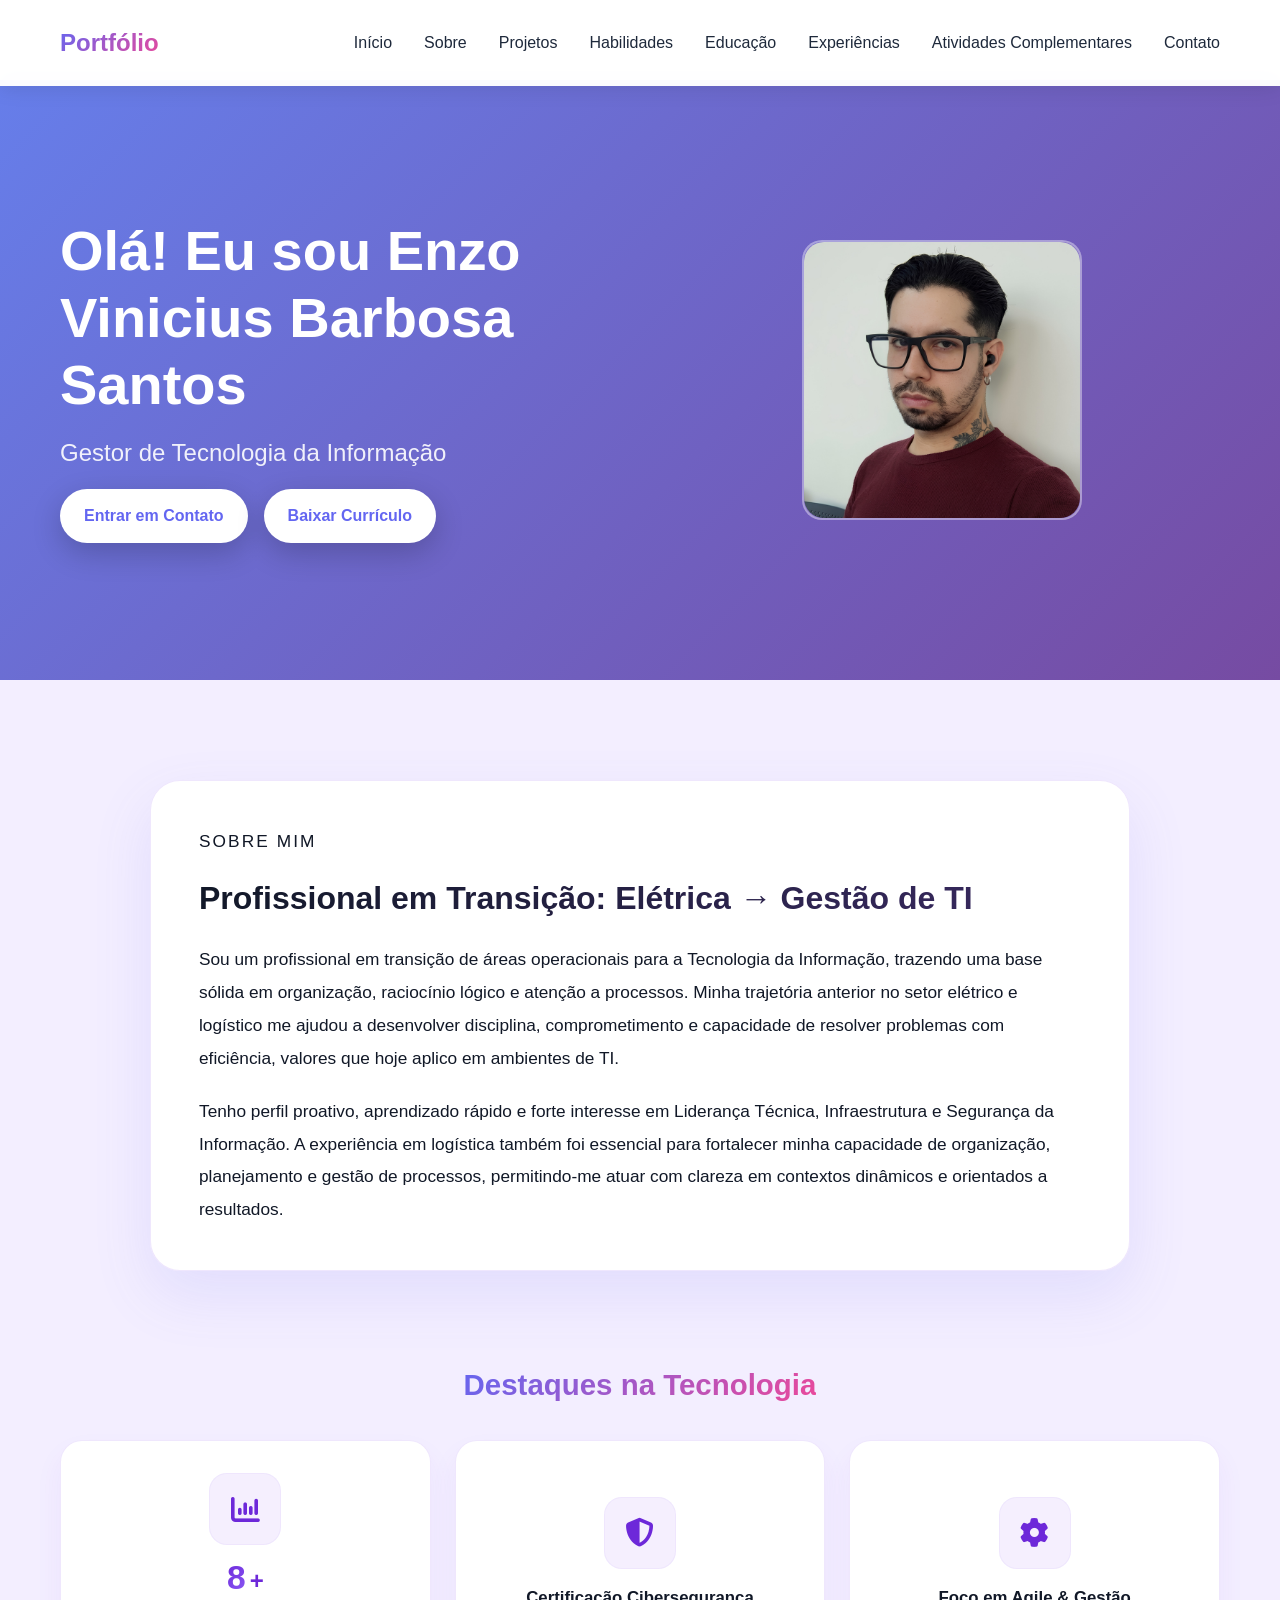
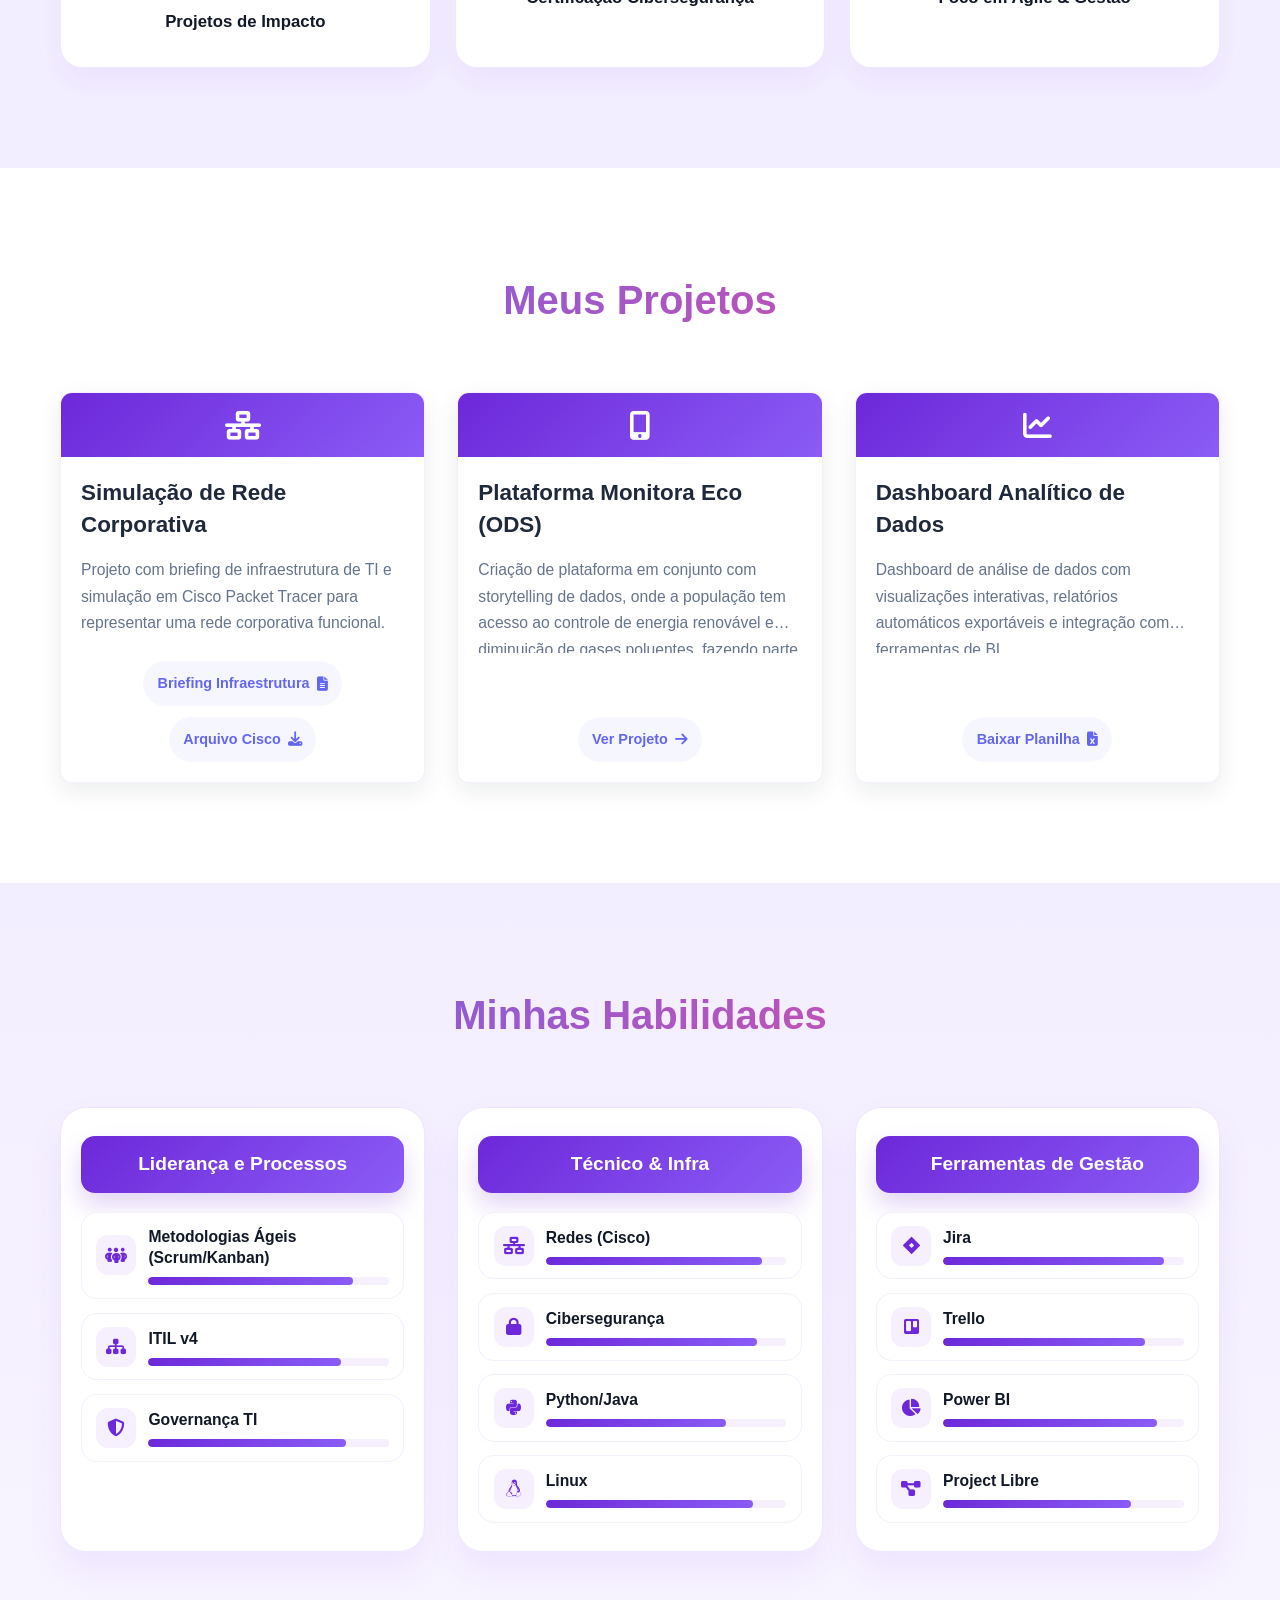
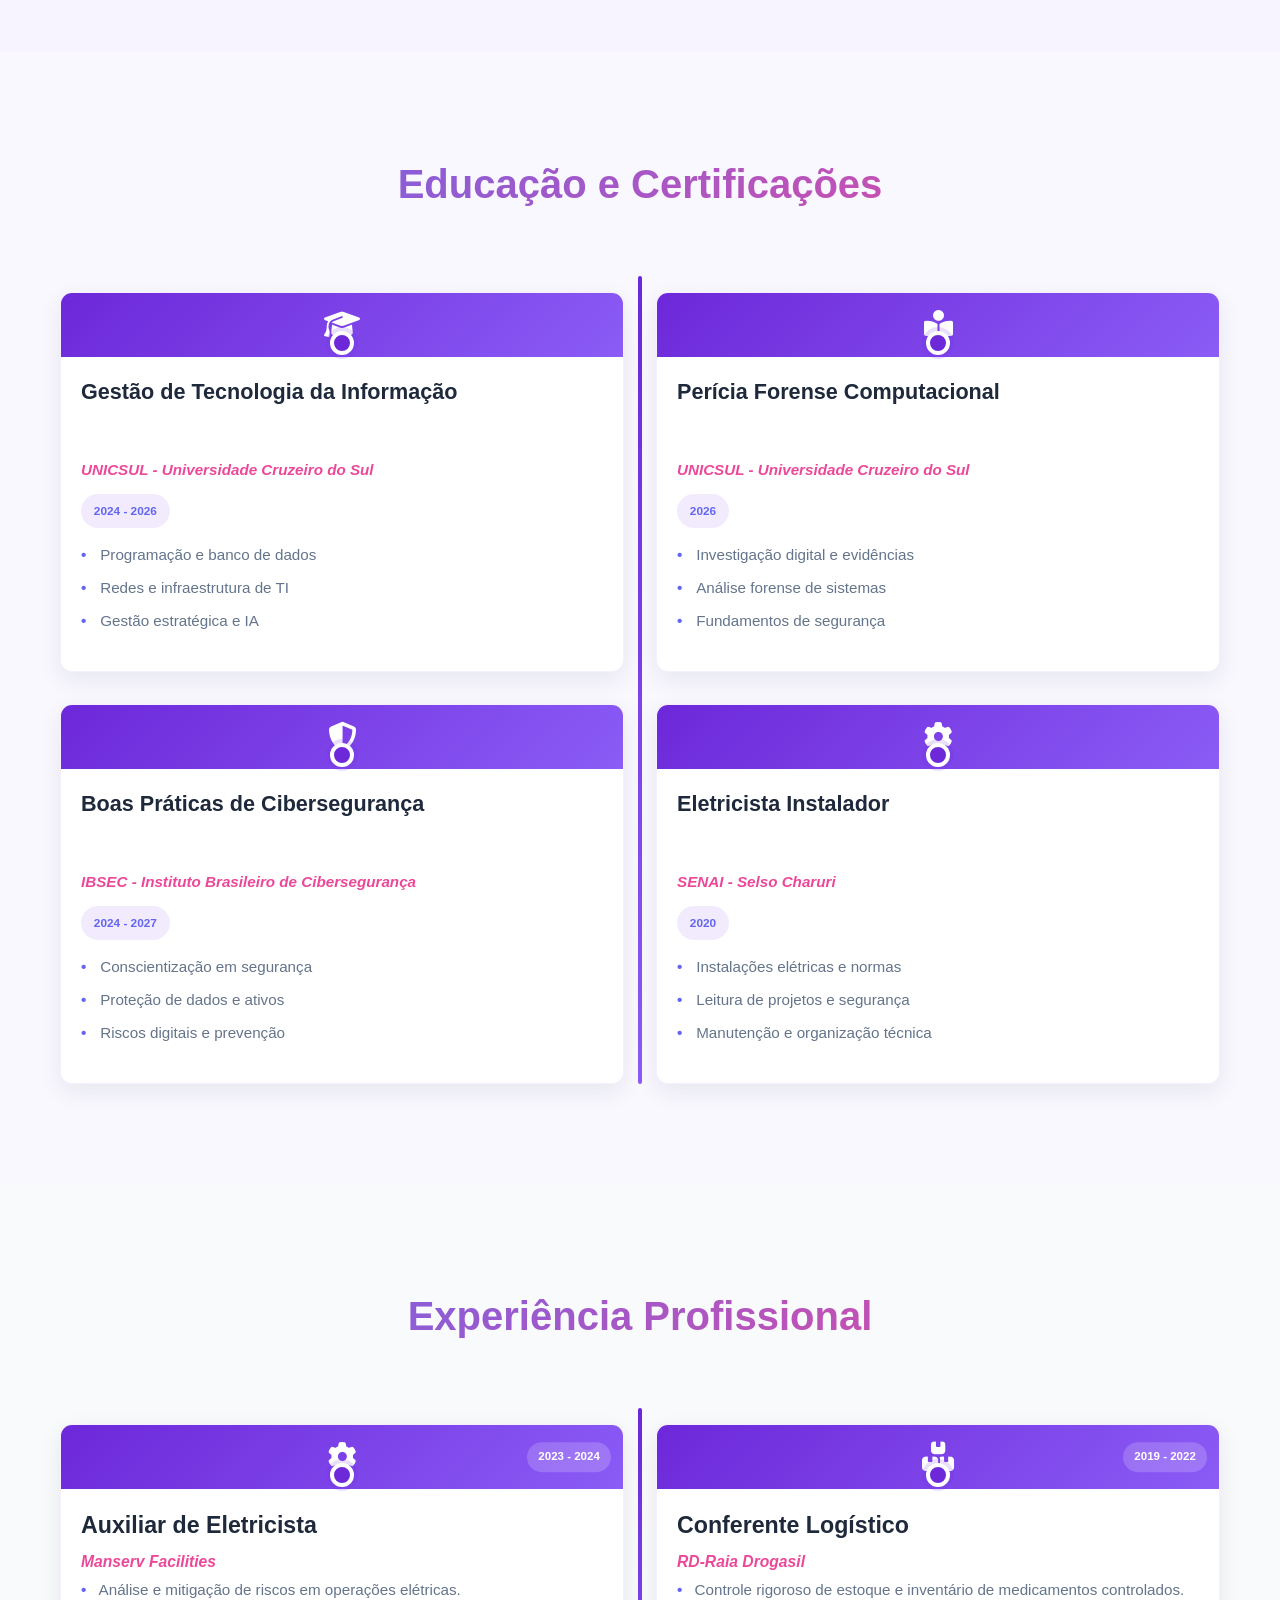
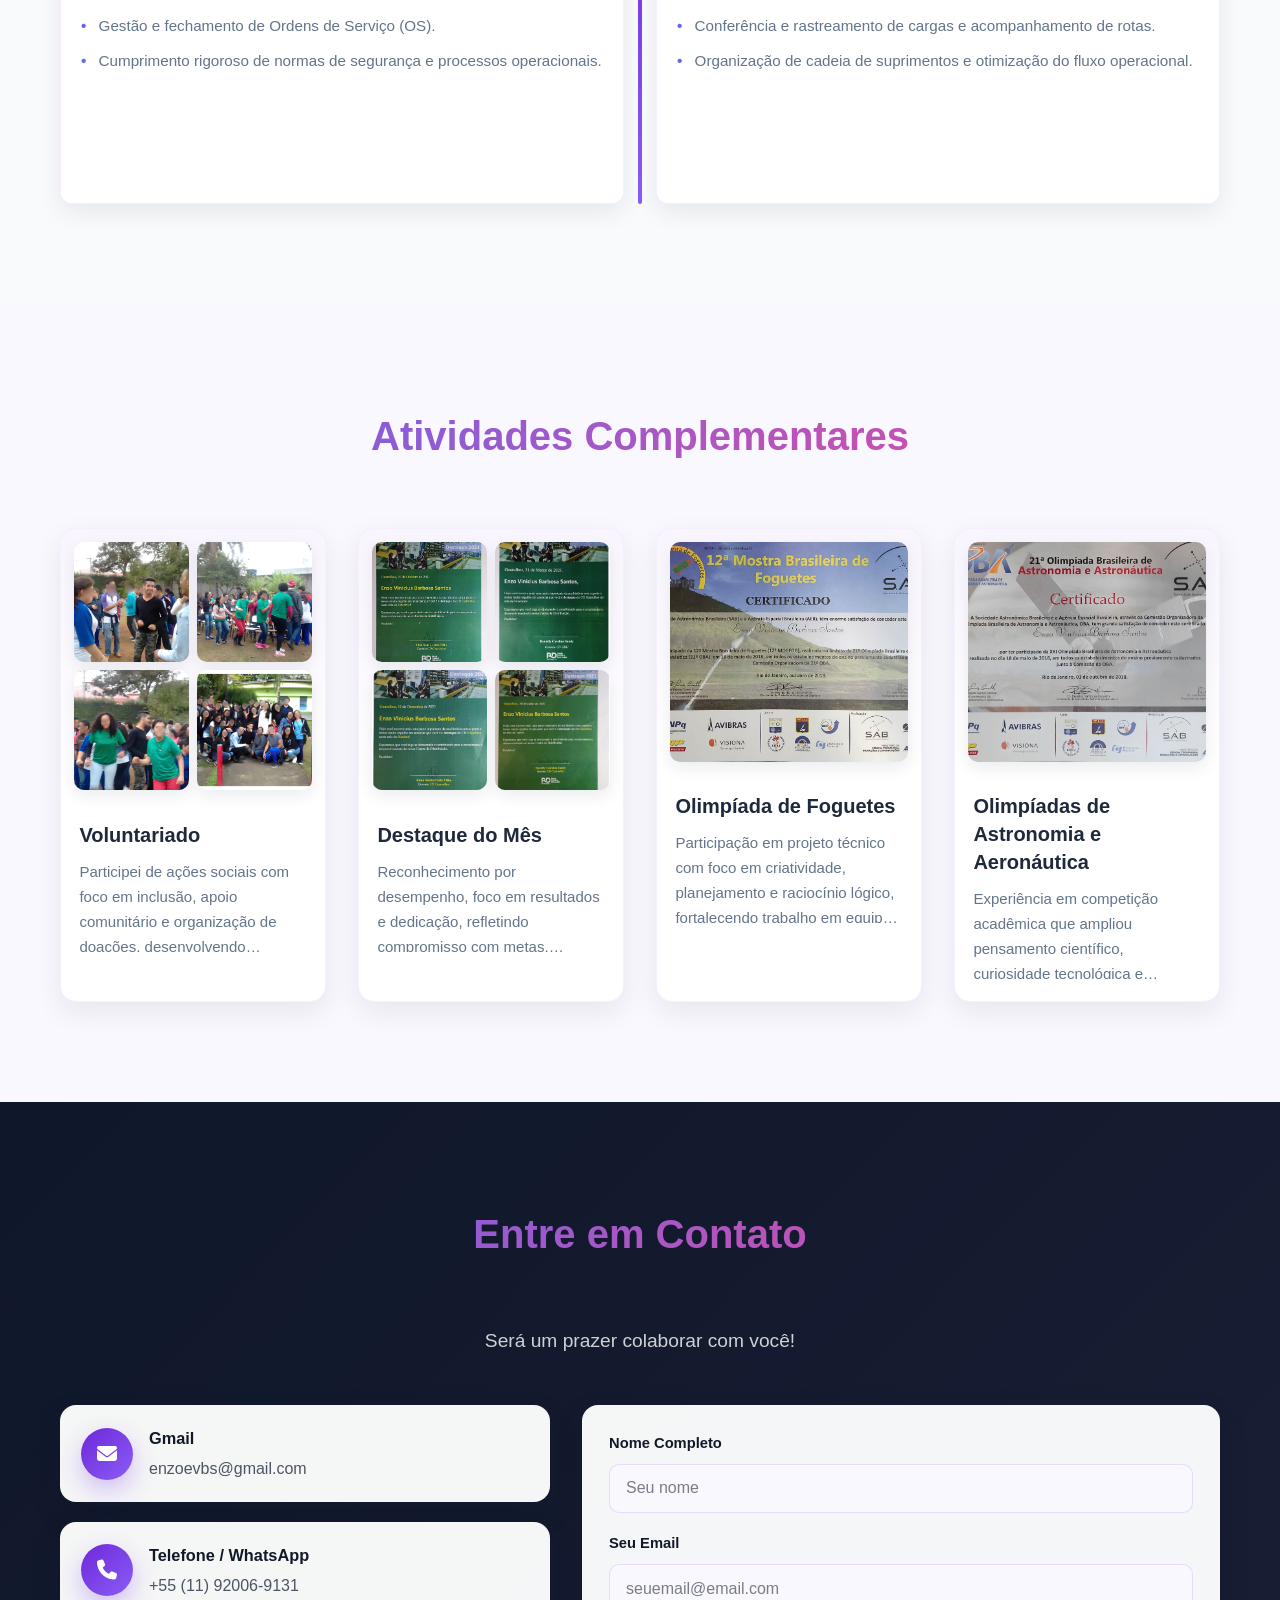
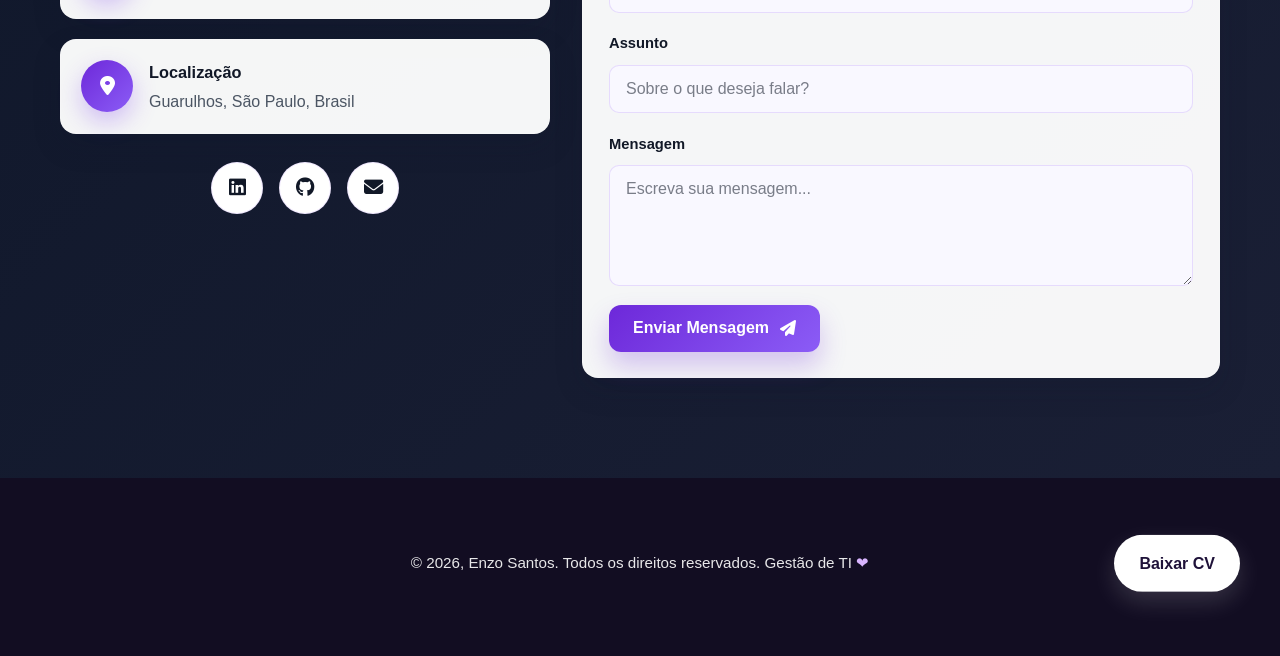
==== commit b33f8dcd: "Corrige o link do currículo no GitHub Pages Co-authored-by: Copilot <223556219+Copilot@users.noreply" ====
--- a/index.html
+++ b/index.html
@@ -39,7 +39,7 @@
                 <p class="hero-subtitle">Gestor de Tecnologia da Informação</p>
                 <div class="hero-actions fade-in-up">
                     <a href="#contact" class="hero-button hero-button-primary">Entrar em Contato</a>
-                    <a href="_CurriculumEnzo042026.pdf" class="hero-button hero-button-secondary" download>Baixar Currículo</a>
+                    <a href="CurriculoEnzo042026.pdf" class="hero-button hero-button-secondary" download>Baixar Currículo</a>
                 </div>
 
             </div>
@@ -506,7 +506,7 @@
             <div class="footer-text">
                 <p>&copy; 2026, Enzo Santos. Todos os direitos reservados. Gestão de TI <span class="heart">❤</span></p>
             </div>
-            <a href="_CurriculumEnzo042026.pdf" class="floating-cv" download>
+            <a href="CurriculoEnzo042026.pdf" class="floating-cv" download>
                 <span>Baixar CV</span>
             </a>
         </div>
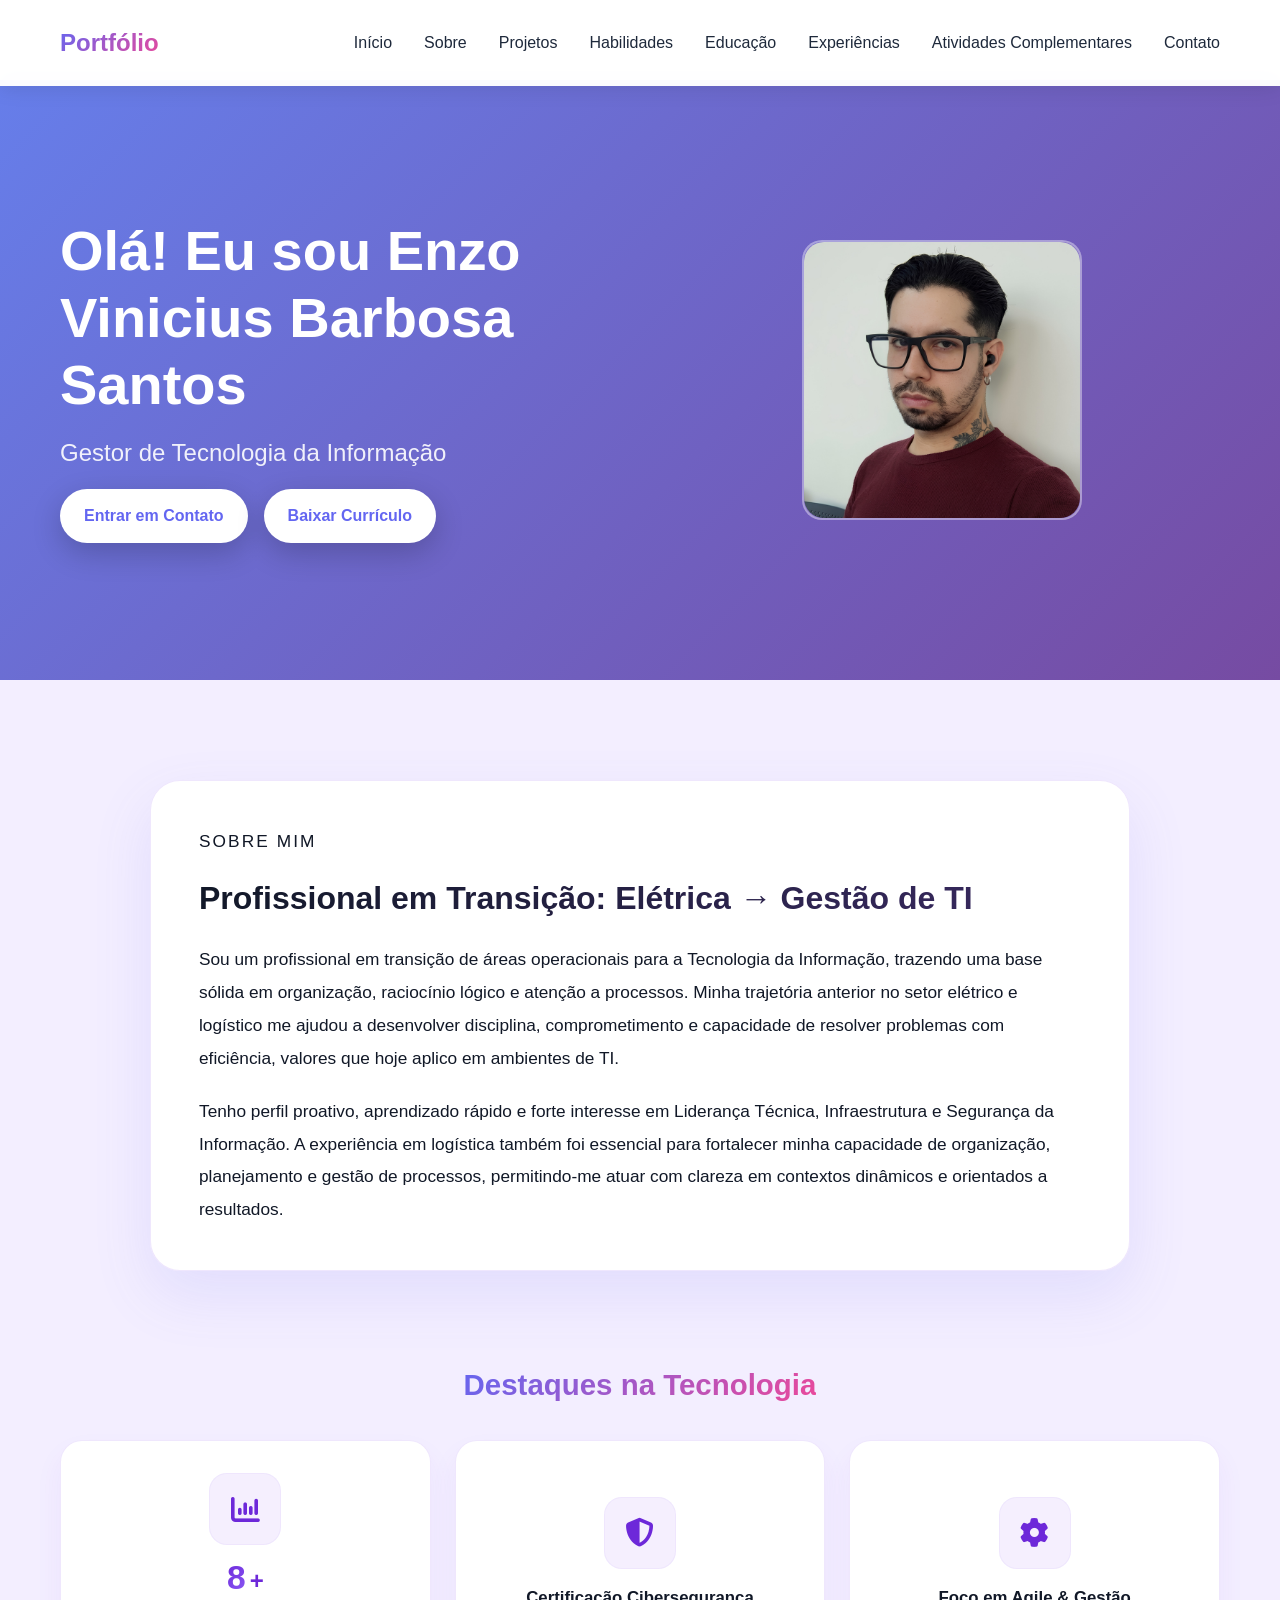
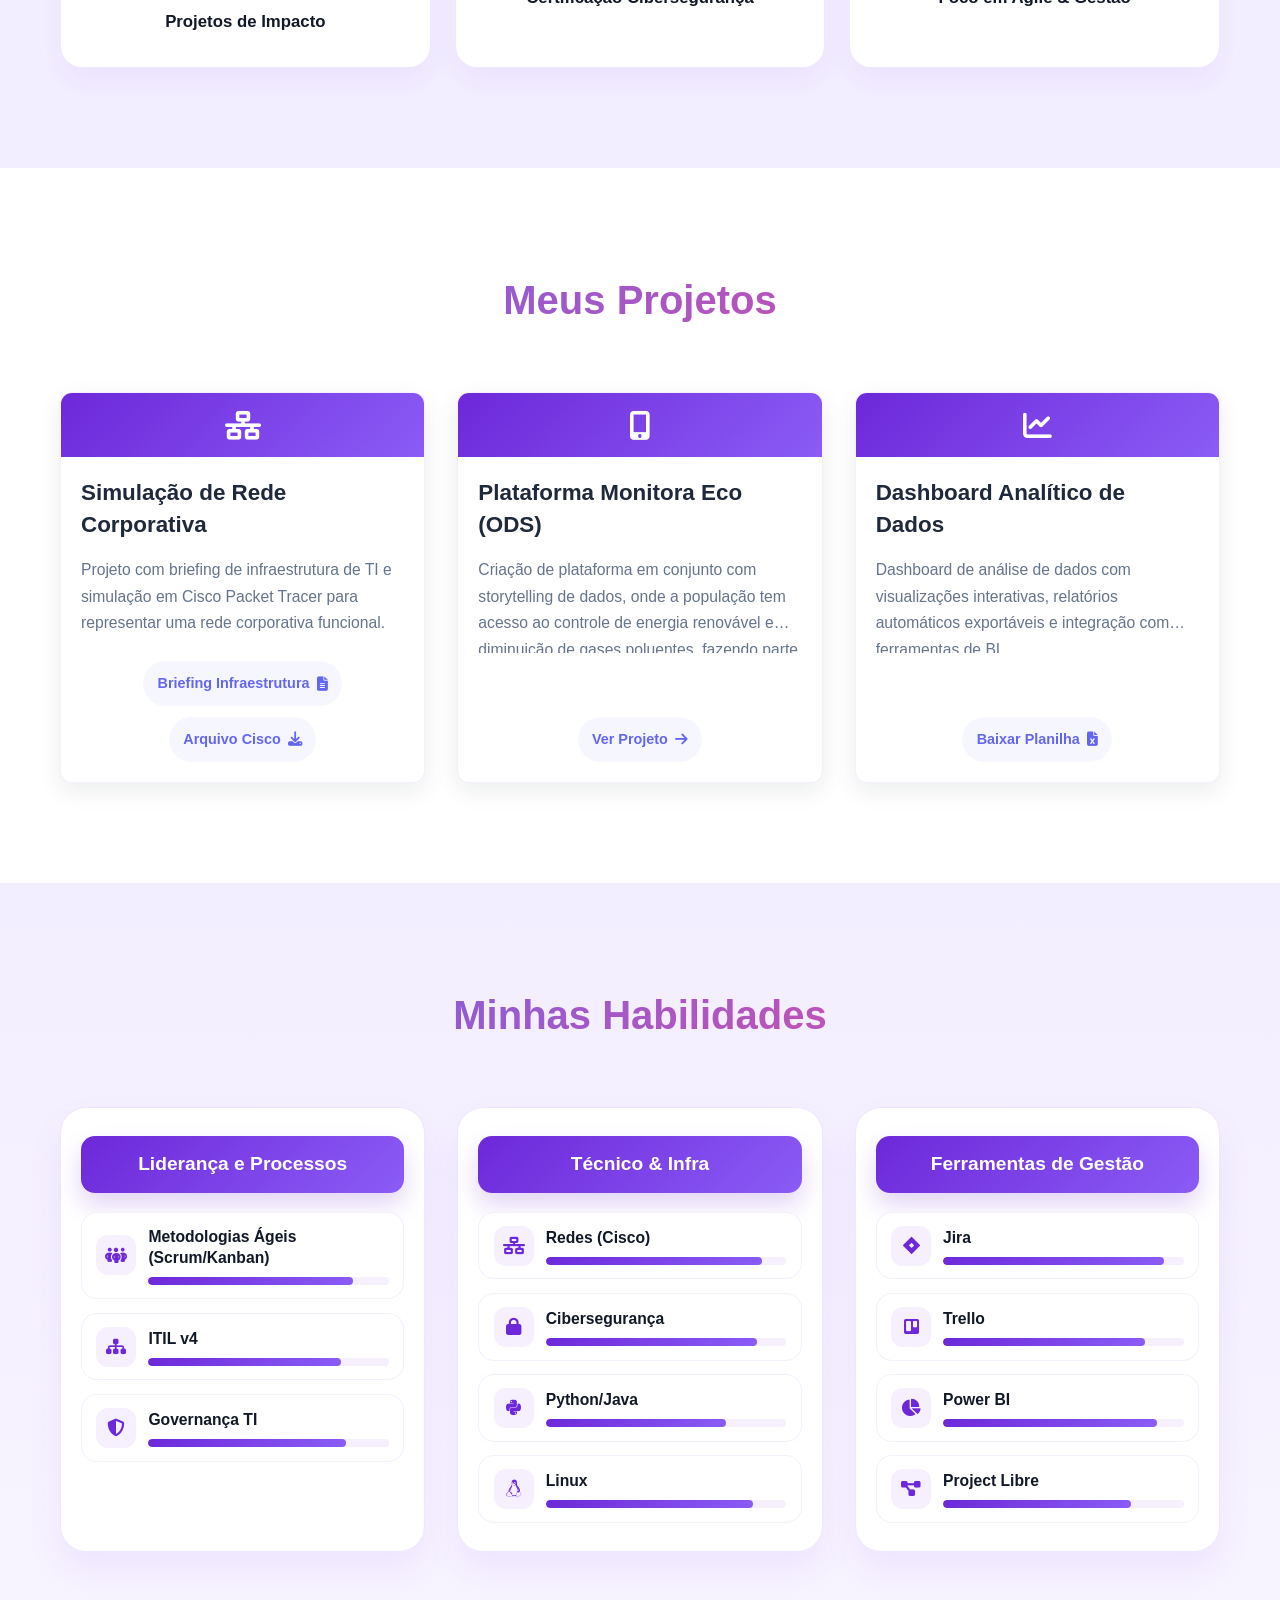
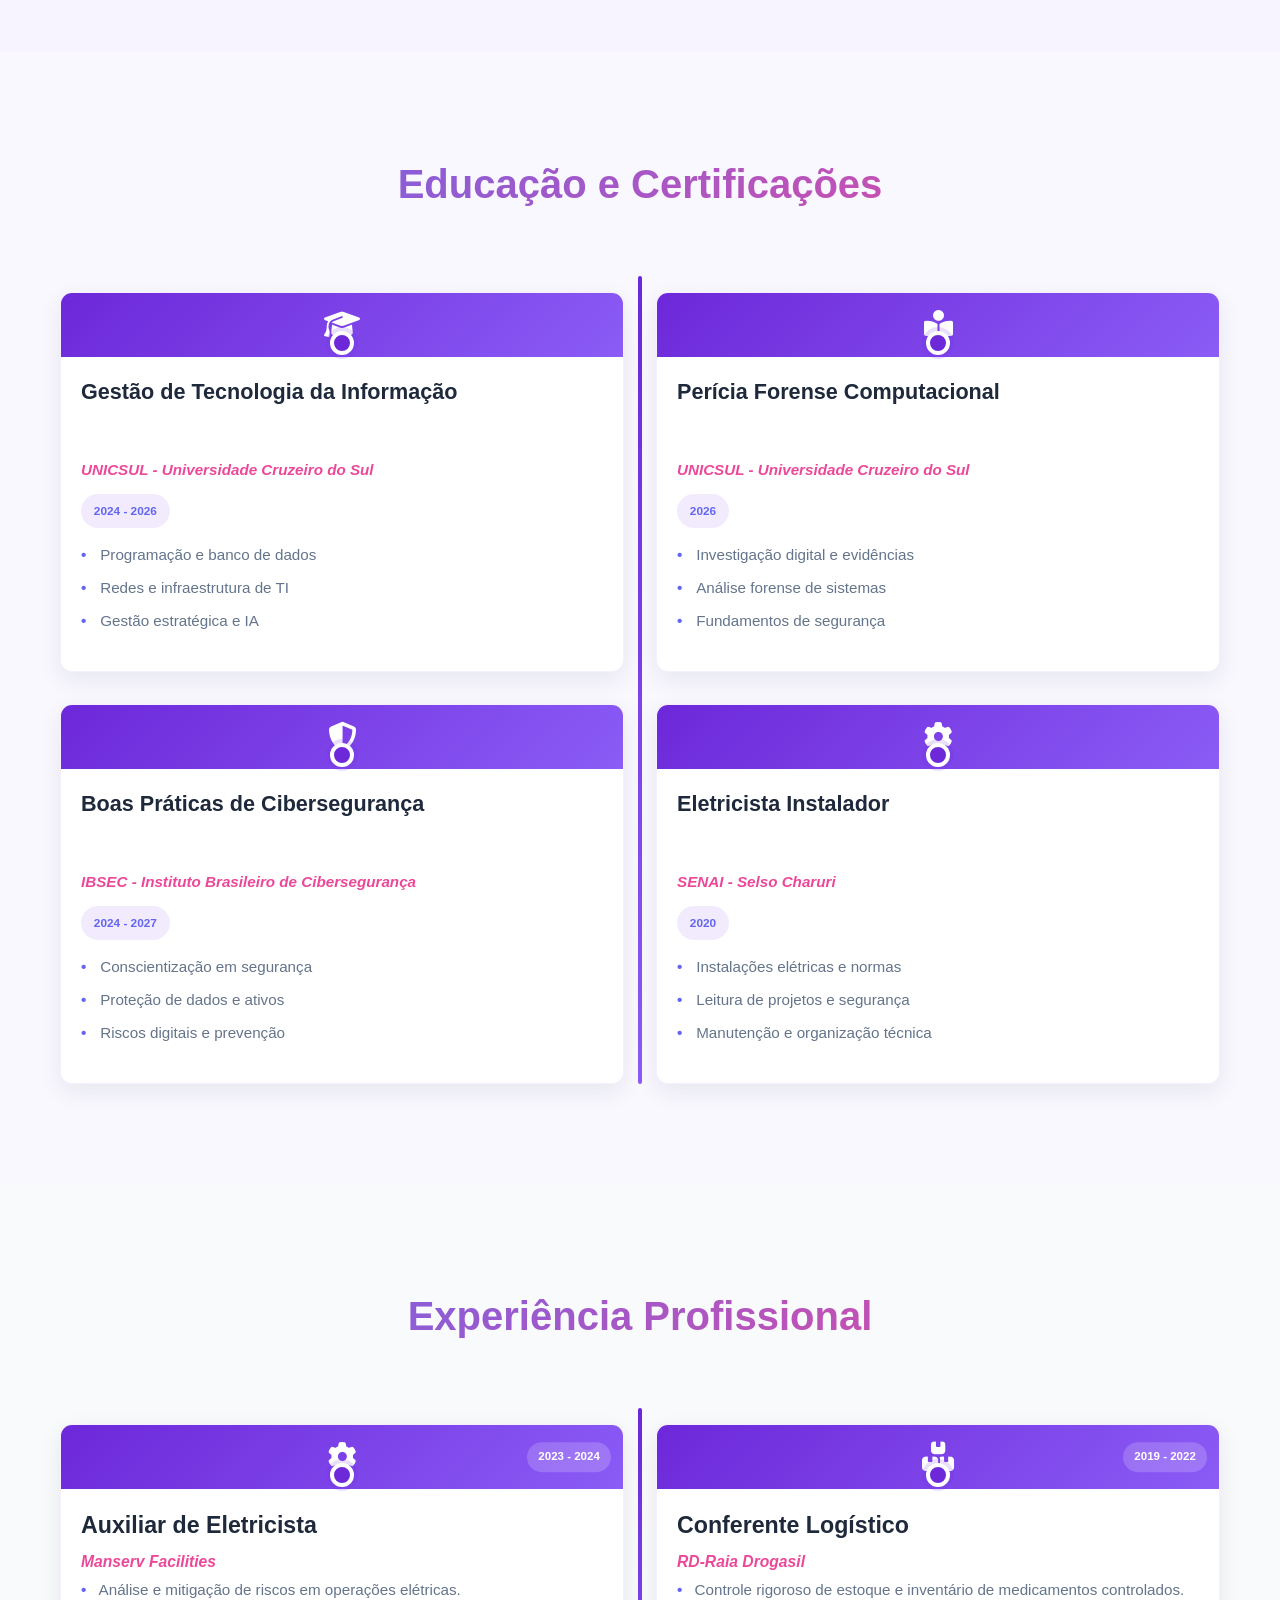
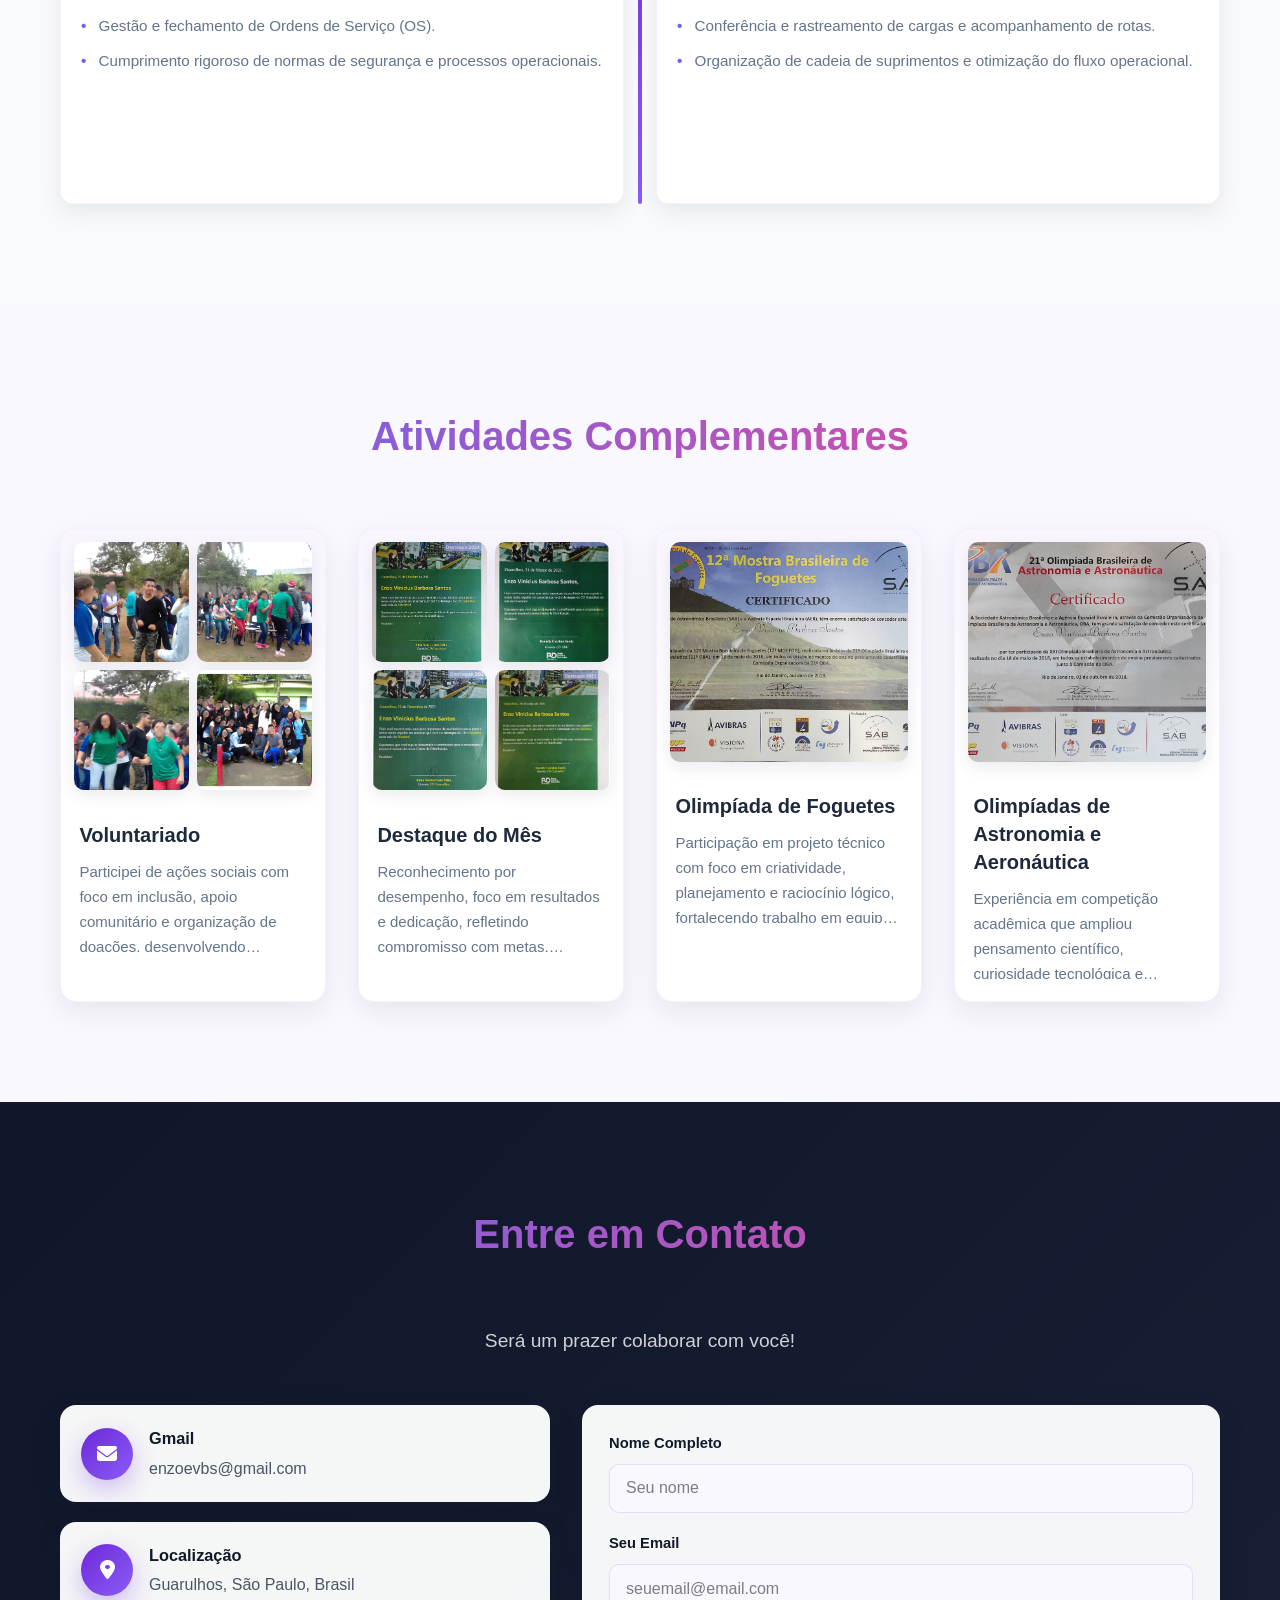
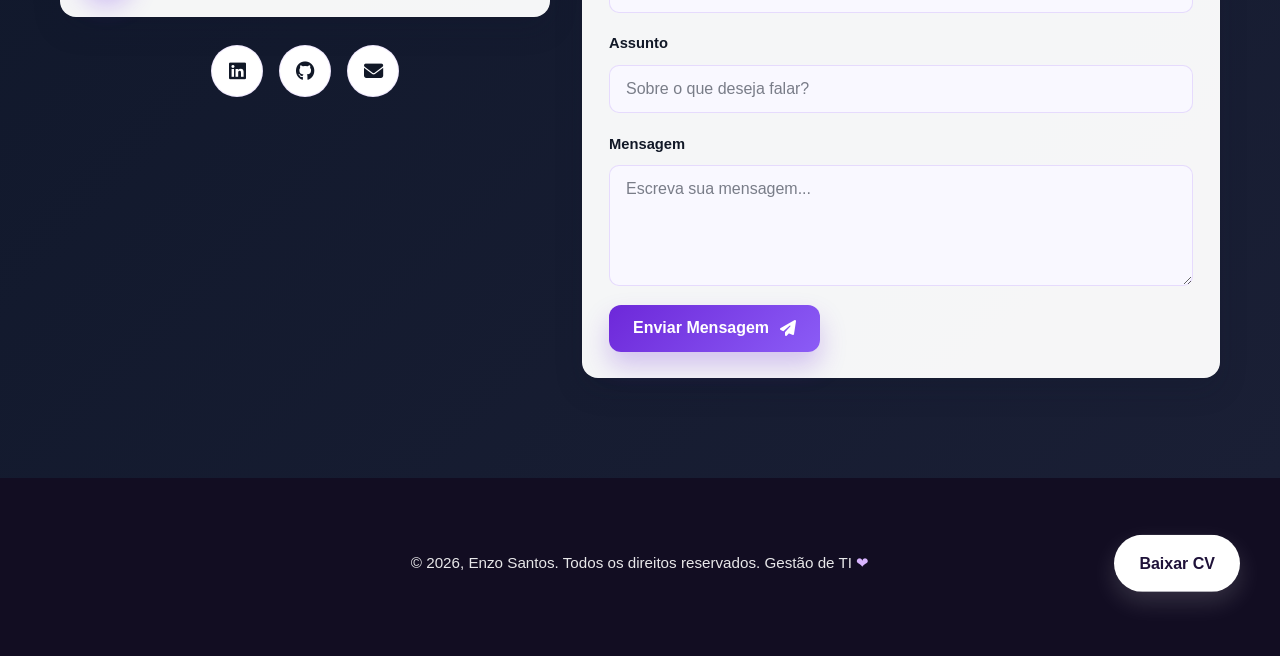
==== commit 75169a36: "Remove o cartão central da seção de contato Co-authored-by: Copilot <223556219+Copilot@users.noreply" ====
--- a/index.html
+++ b/index.html
@@ -434,16 +434,6 @@
 
                     <div class="contact-mini-card">
                         <div class="contact-icon">
-                            <i class="fa-solid fa-phone"></i>
-                        </div>
-                        <div class="contact-copy">
-                            <h4>Telefone / WhatsApp</h4>
-                            <a href="tel:+5511920069131">+55 (11) 92006-9131</a>
-                        </div>
-                    </div>
-
-                    <div class="contact-mini-card">
-                        <div class="contact-icon">
                             <i class="fa-solid fa-location-dot"></i>
                         </div>
                         <div class="contact-copy">
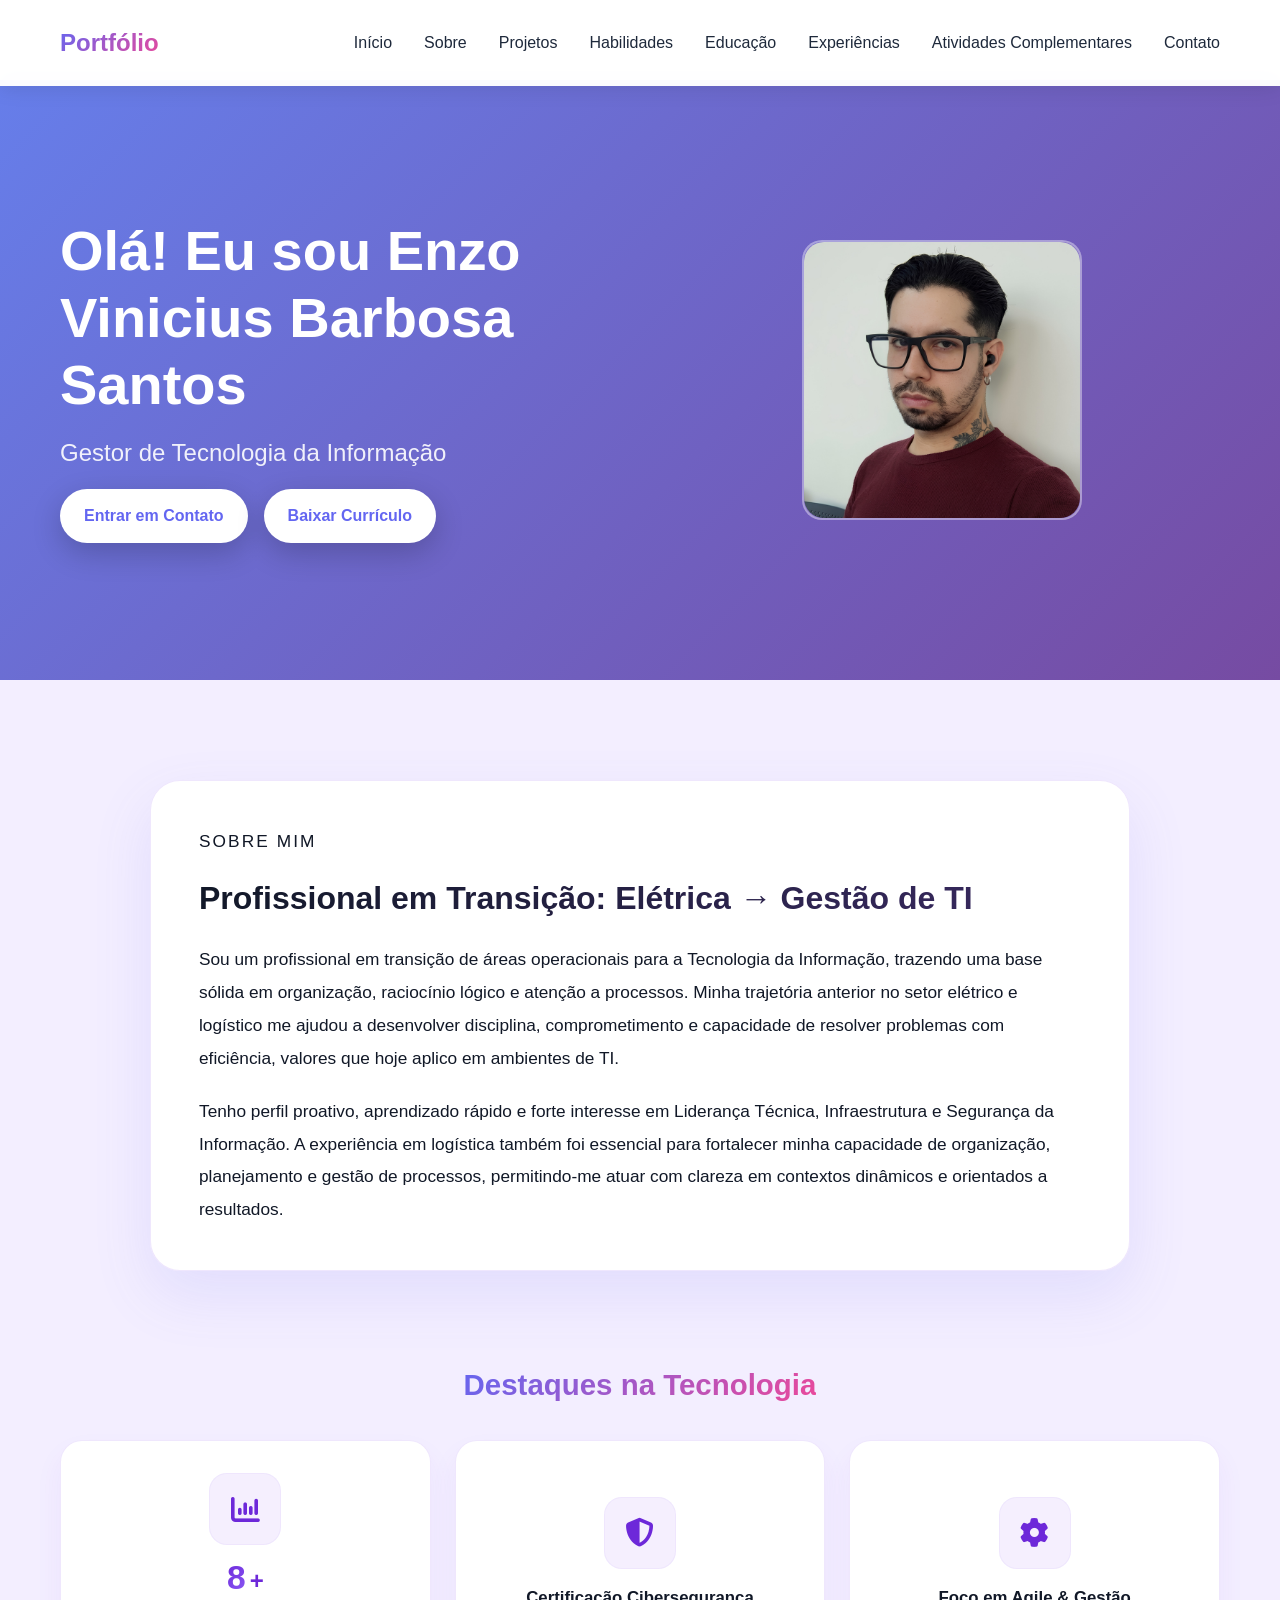
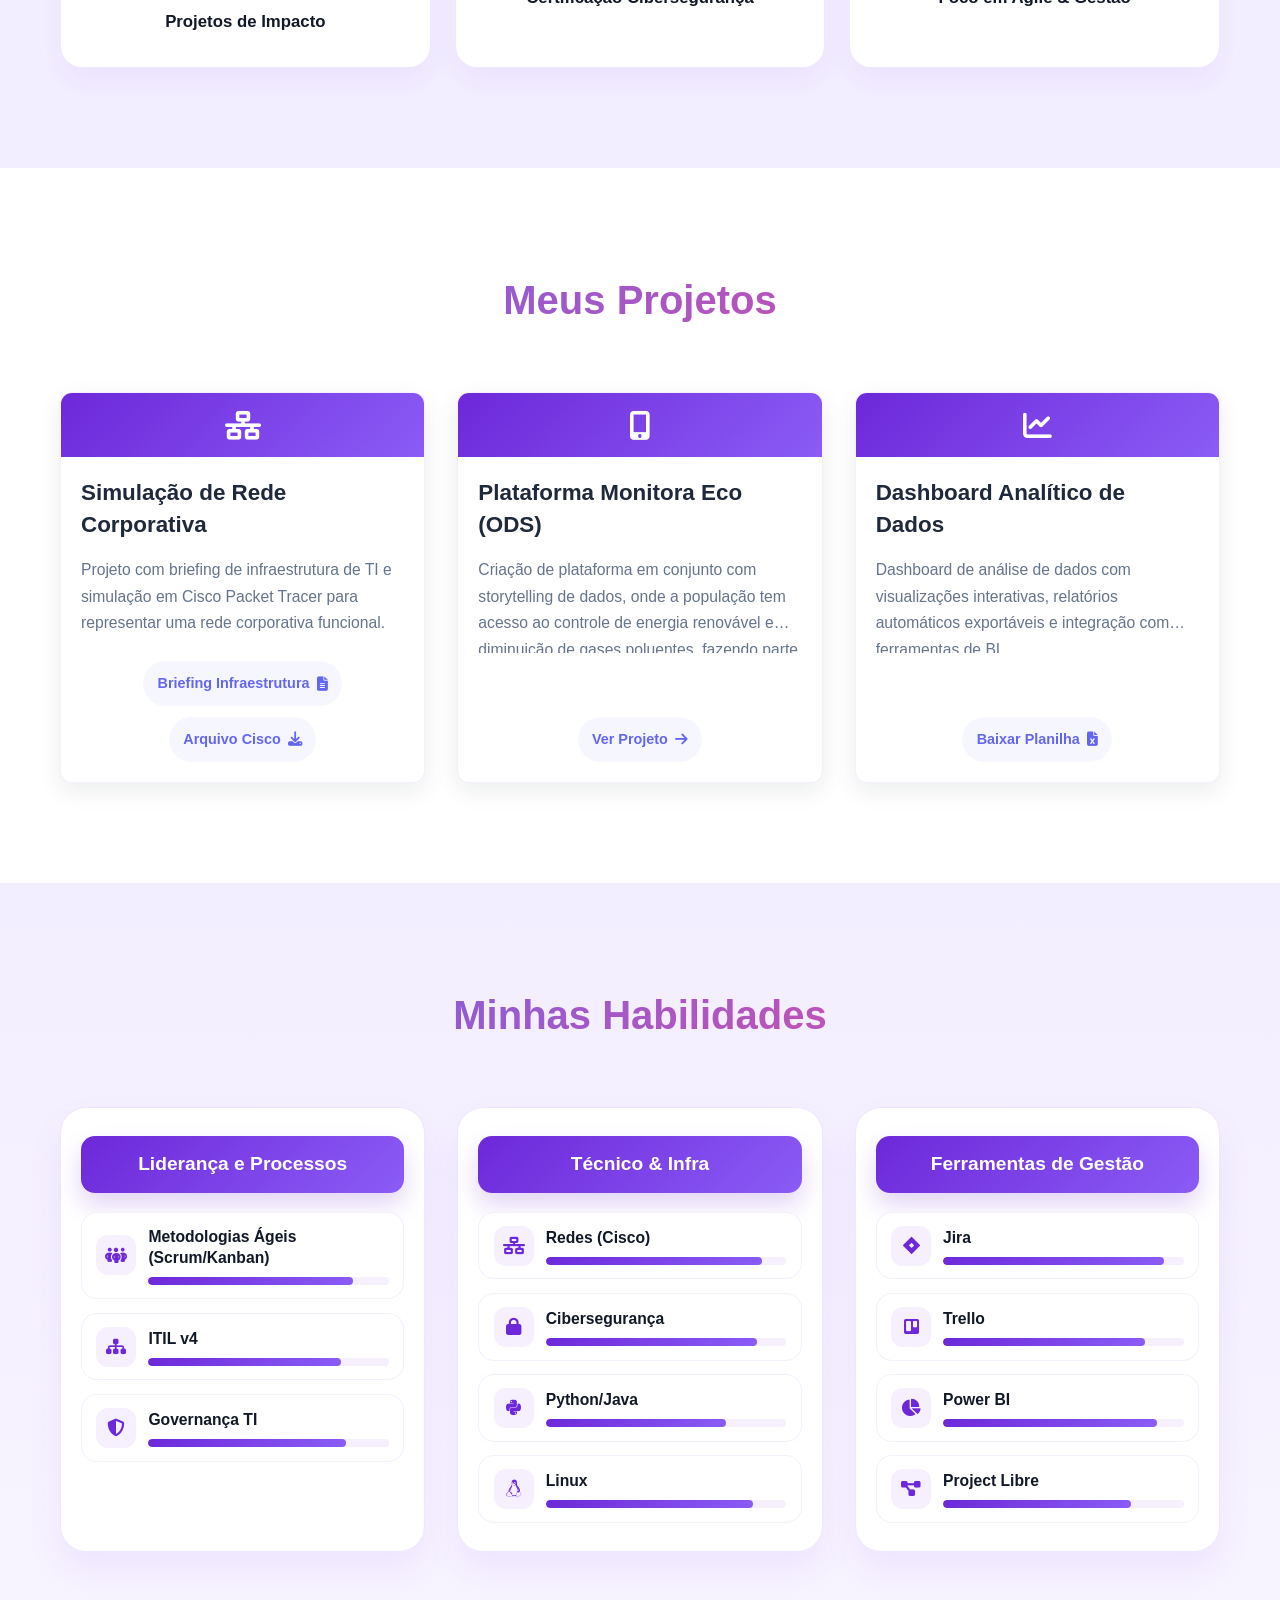
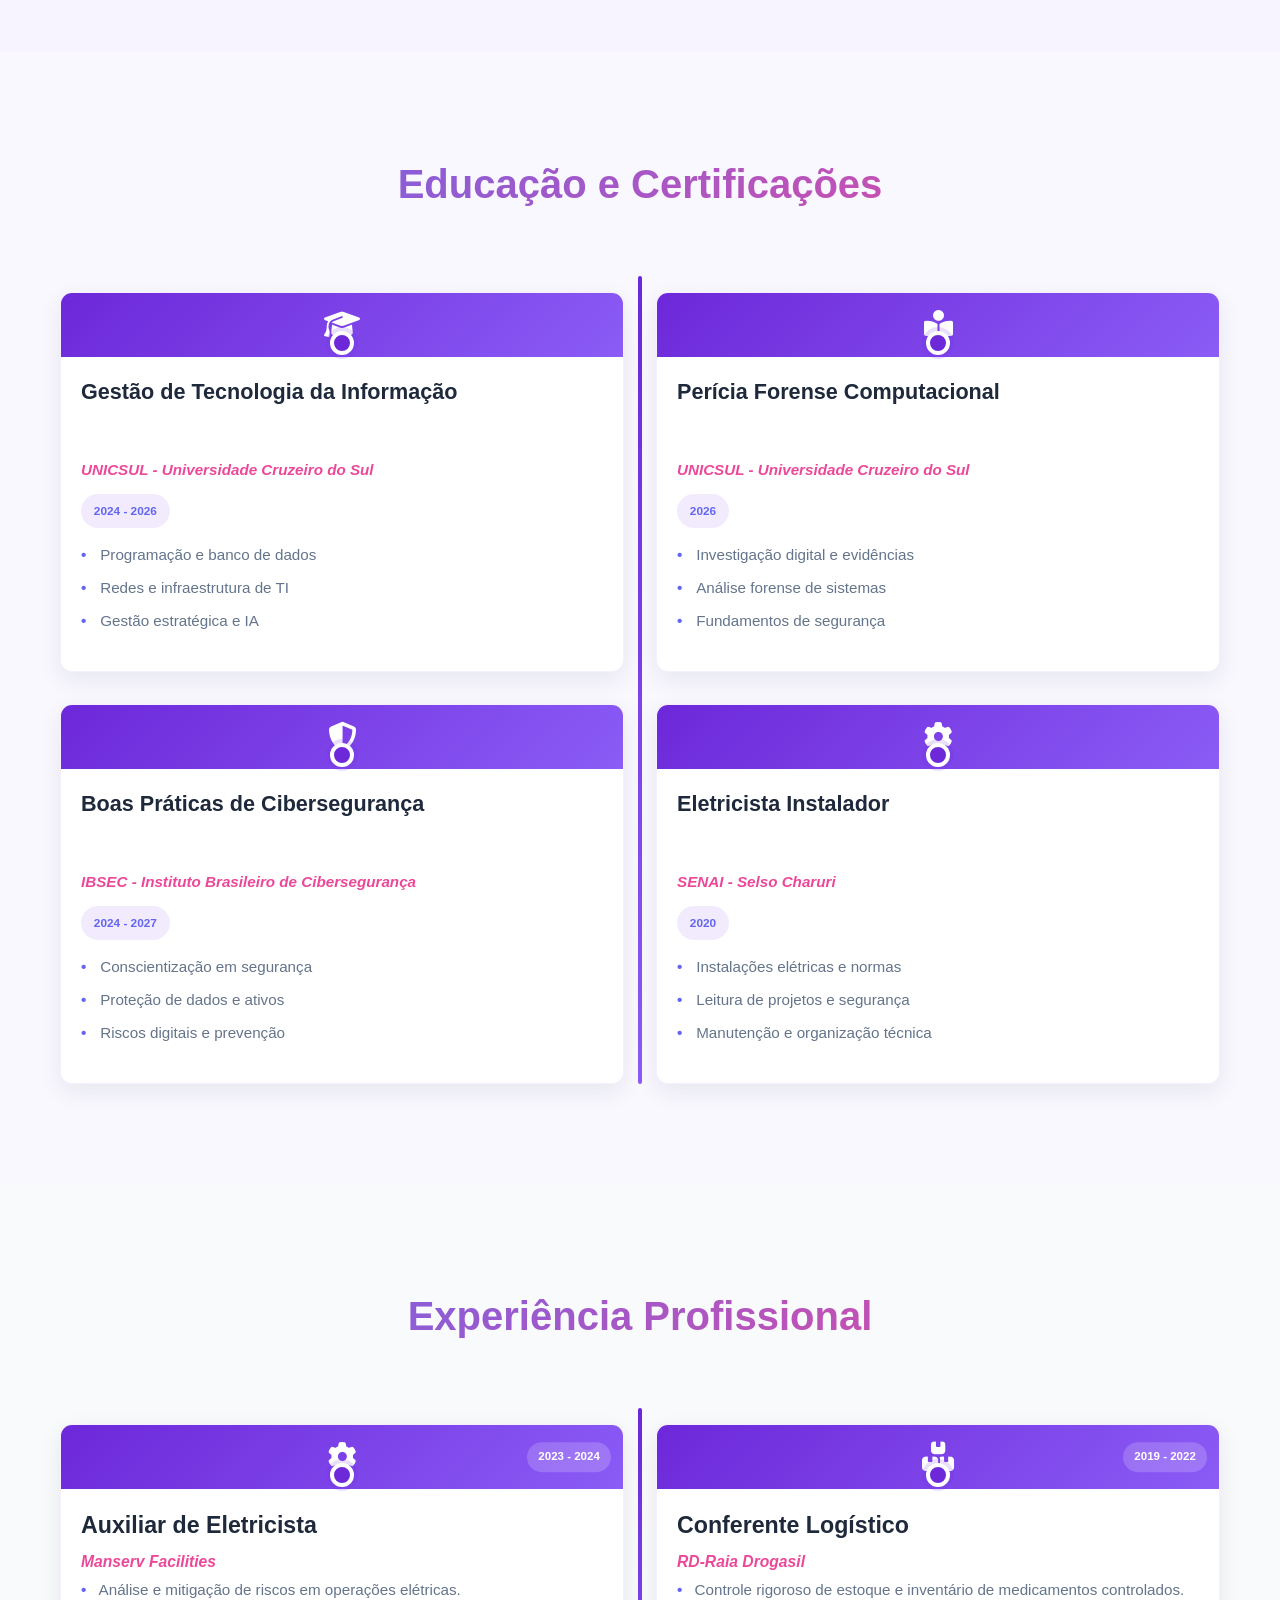
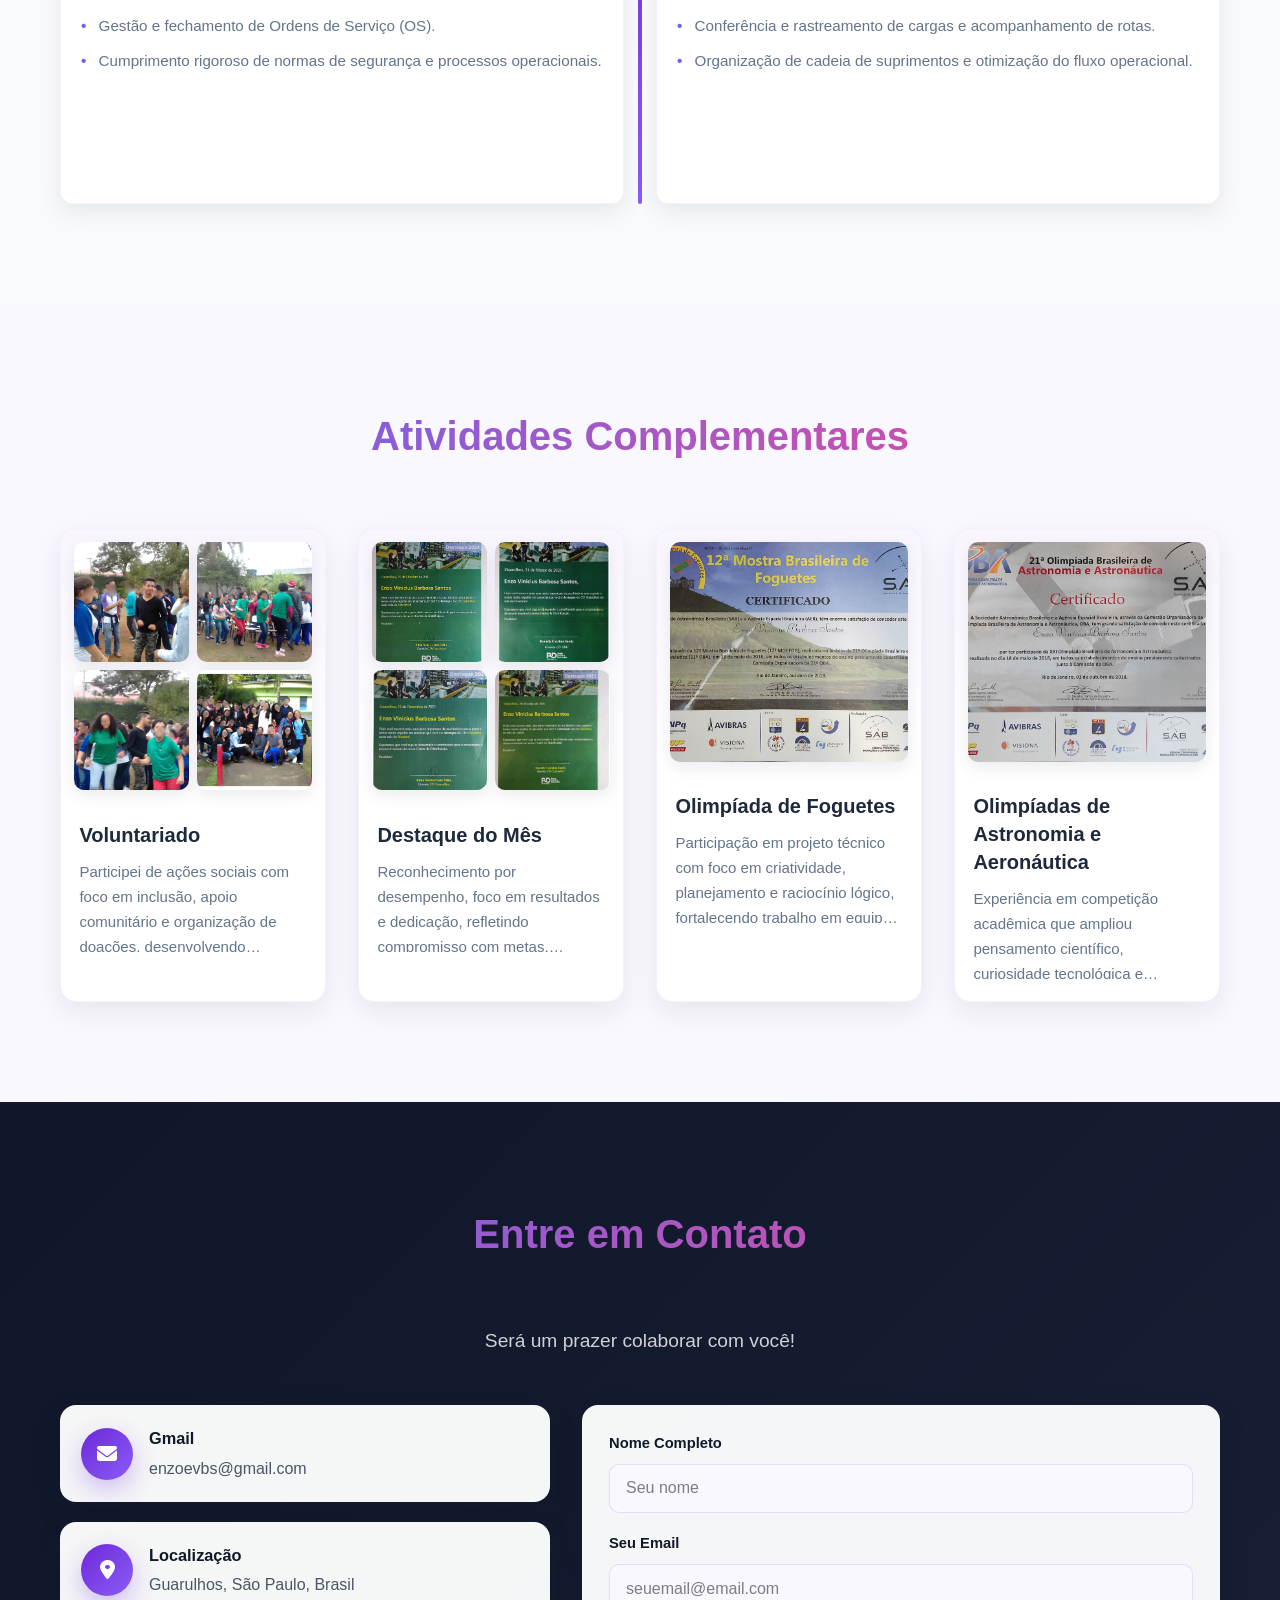
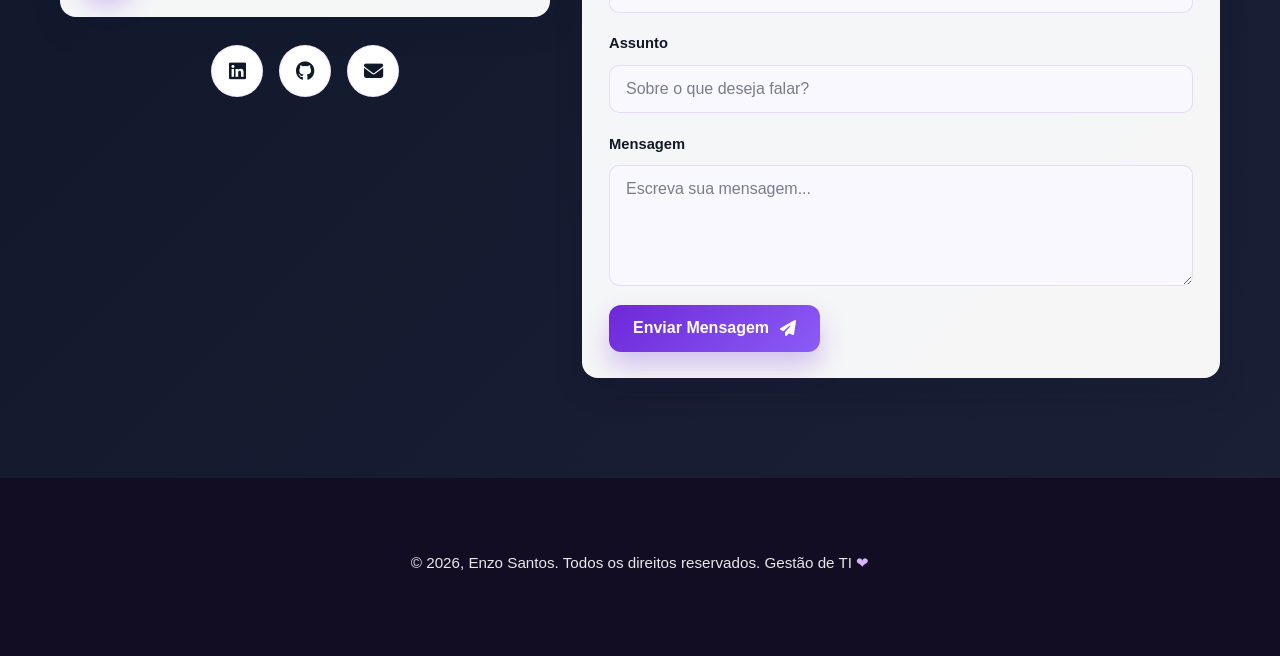
==== commit db6db7e1: "Remove o botao flutuante e organiza curriculos Co-authored-by: Copilot <223556219+Copilot@users.nore" ====
--- a/index.html
+++ b/index.html
@@ -39,7 +39,7 @@
                 <p class="hero-subtitle">Gestor de Tecnologia da Informação</p>
                 <div class="hero-actions fade-in-up">
                     <a href="#contact" class="hero-button hero-button-primary">Entrar em Contato</a>
-                    <a href="CurriculoEnzo042026.pdf" class="hero-button hero-button-secondary" download>Baixar Currículo</a>
+                    <a href="documentos/curriculos/_Enzocurriculoseg112026.pdf" class="hero-button hero-button-secondary" download>Baixar Currículo</a>
                 </div>
 
             </div>
@@ -496,9 +496,6 @@
             <div class="footer-text">
                 <p>&copy; 2026, Enzo Santos. Todos os direitos reservados. Gestão de TI <span class="heart">❤</span></p>
             </div>
-            <a href="CurriculoEnzo042026.pdf" class="floating-cv" download>
-                <span>Baixar CV</span>
-            </a>
         </div>
     </footer>
 
--- a/style.css
+++ b/style.css
@@ -1594,40 +1594,6 @@
     color: #d8b4fe;
 }
 
-.floating-cv {
-    position: absolute;
-    right: 0;
-    top: 50%;
-    transform: translateY(-50%);
-    display: inline-flex;
-    align-items: center;
-    justify-content: center;
-    padding: 0.9rem 1.5rem;
-    border-radius: 999px;
-    background: white;
-    color: #1f1239;
-    font-weight: 700;
-    text-decoration: none;
-    box-shadow: 0 10px 24px rgba(255, 255, 255, 0.15);
-    border: 1px solid rgba(255, 255, 255, 0.15);
-    animation: cvPulse 2.2s ease-in-out infinite;
-    transition: transform 0.25s ease, box-shadow 0.25s ease;
-}
-
-.floating-cv:hover {
-    transform: translateY(-50%) scale(1.03);
-    box-shadow: 0 16px 30px rgba(255, 255, 255, 0.18);
-}
-
-@keyframes cvPulse {
-    0%, 100% {
-        box-shadow: 0 0 0 0 rgba(255, 255, 255, 0.18);
-    }
-    50% {
-        box-shadow: 0 0 0 12px rgba(255, 255, 255, 0.02);
-    }
-}
-
 /* ==================== Responsive Design ==================== */
 @media (max-width: 768px) {
     .hamburger {
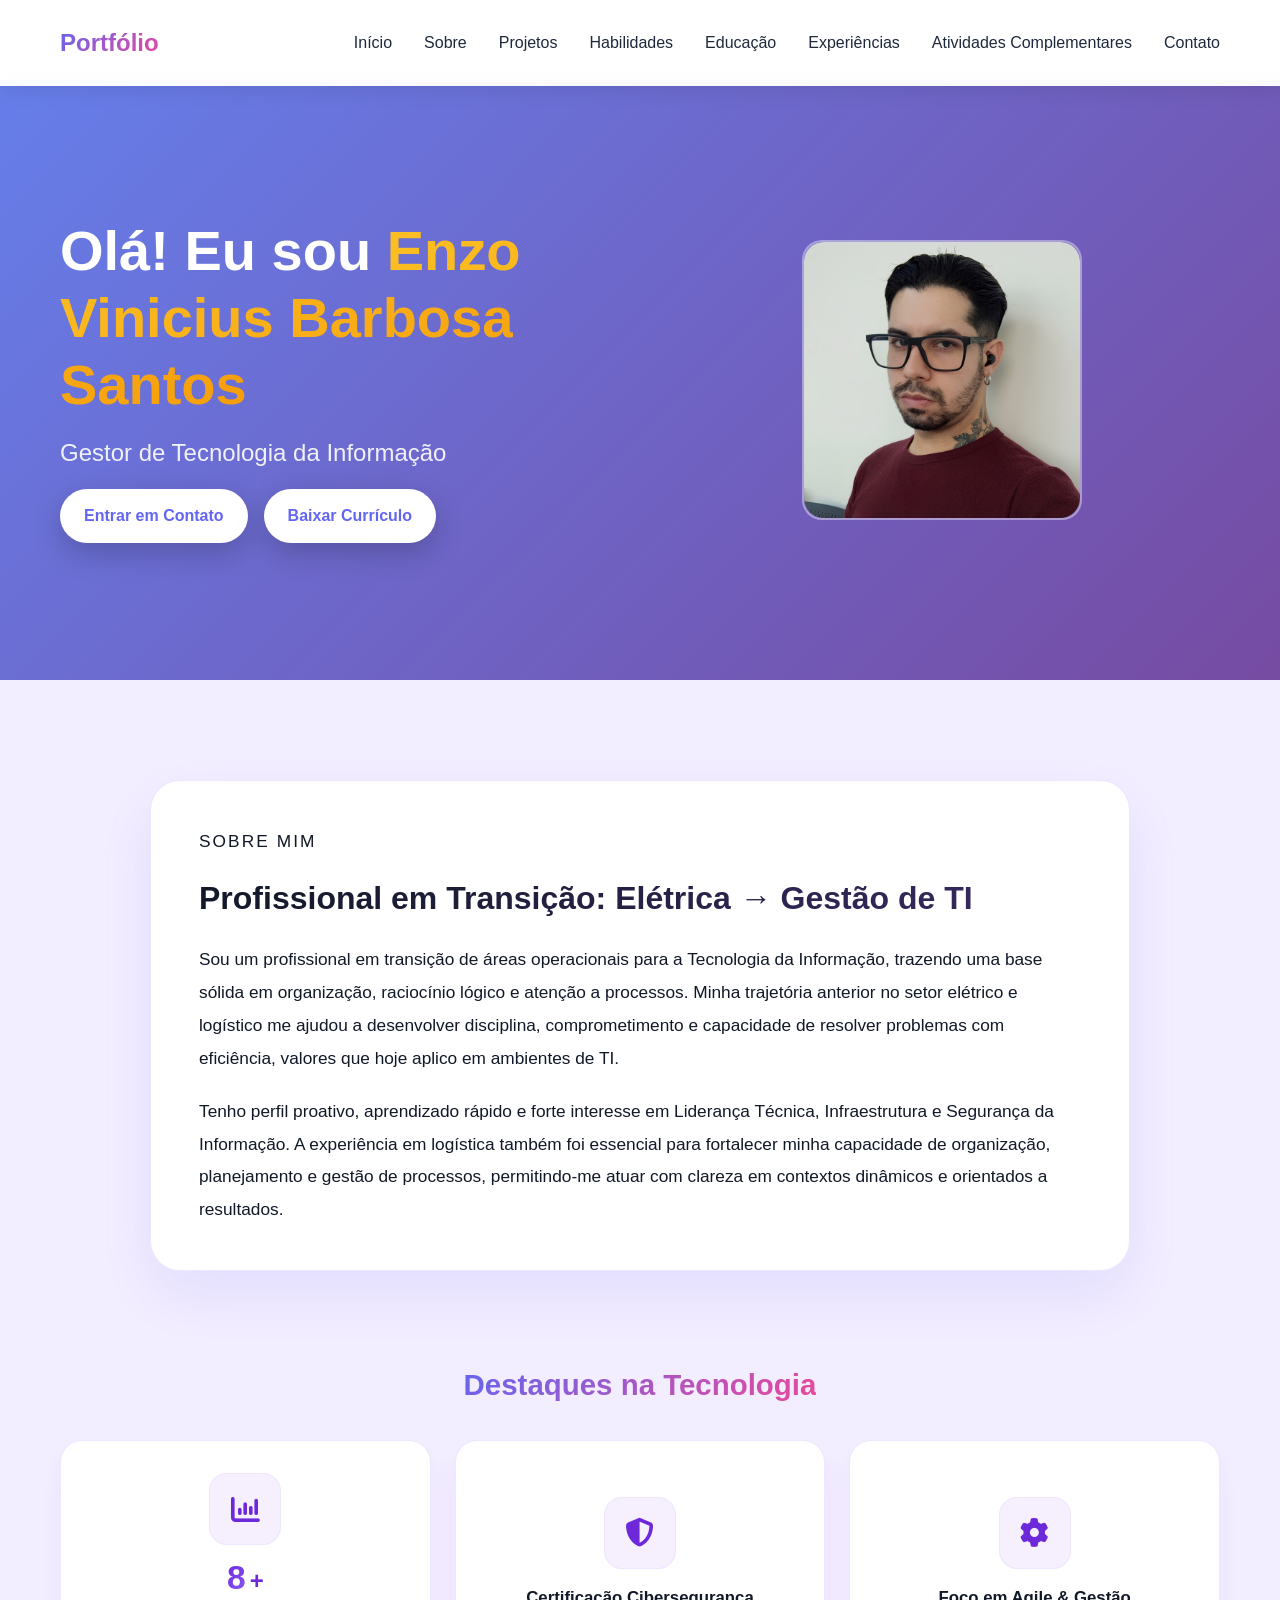
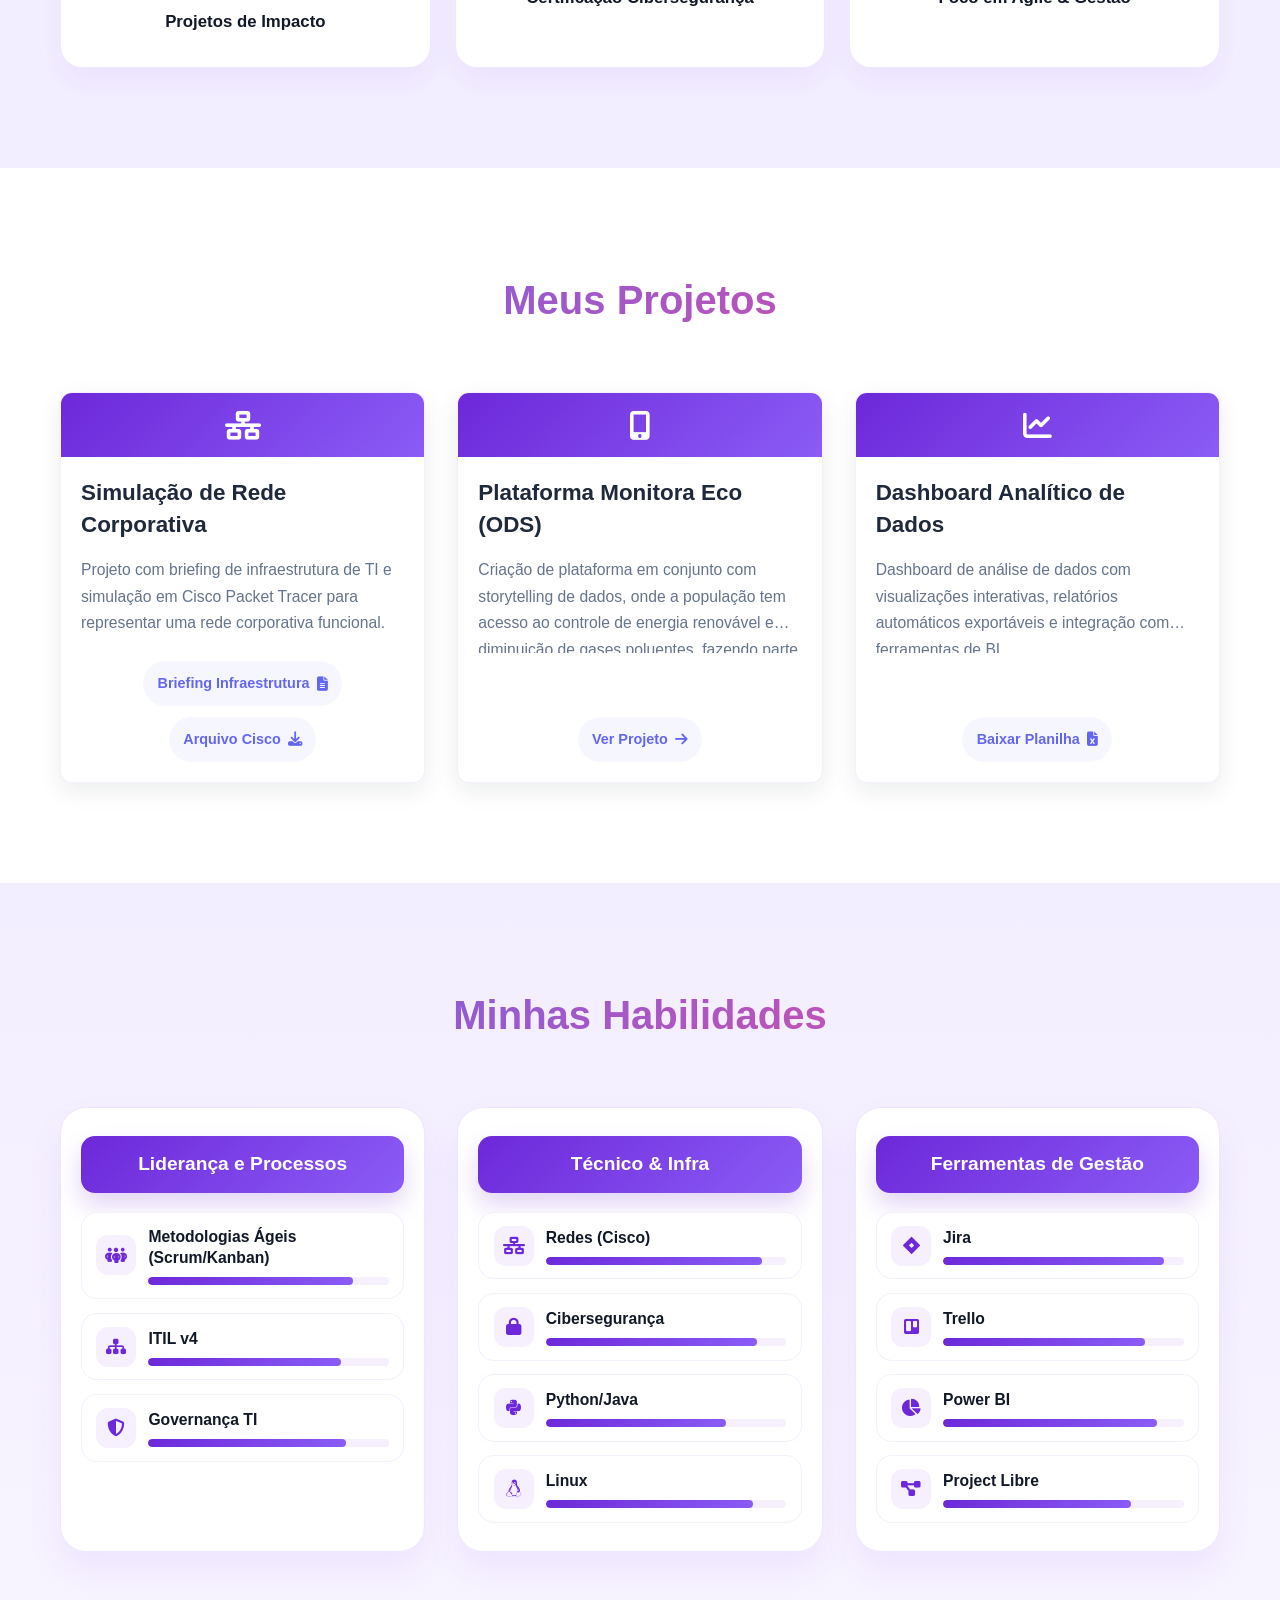
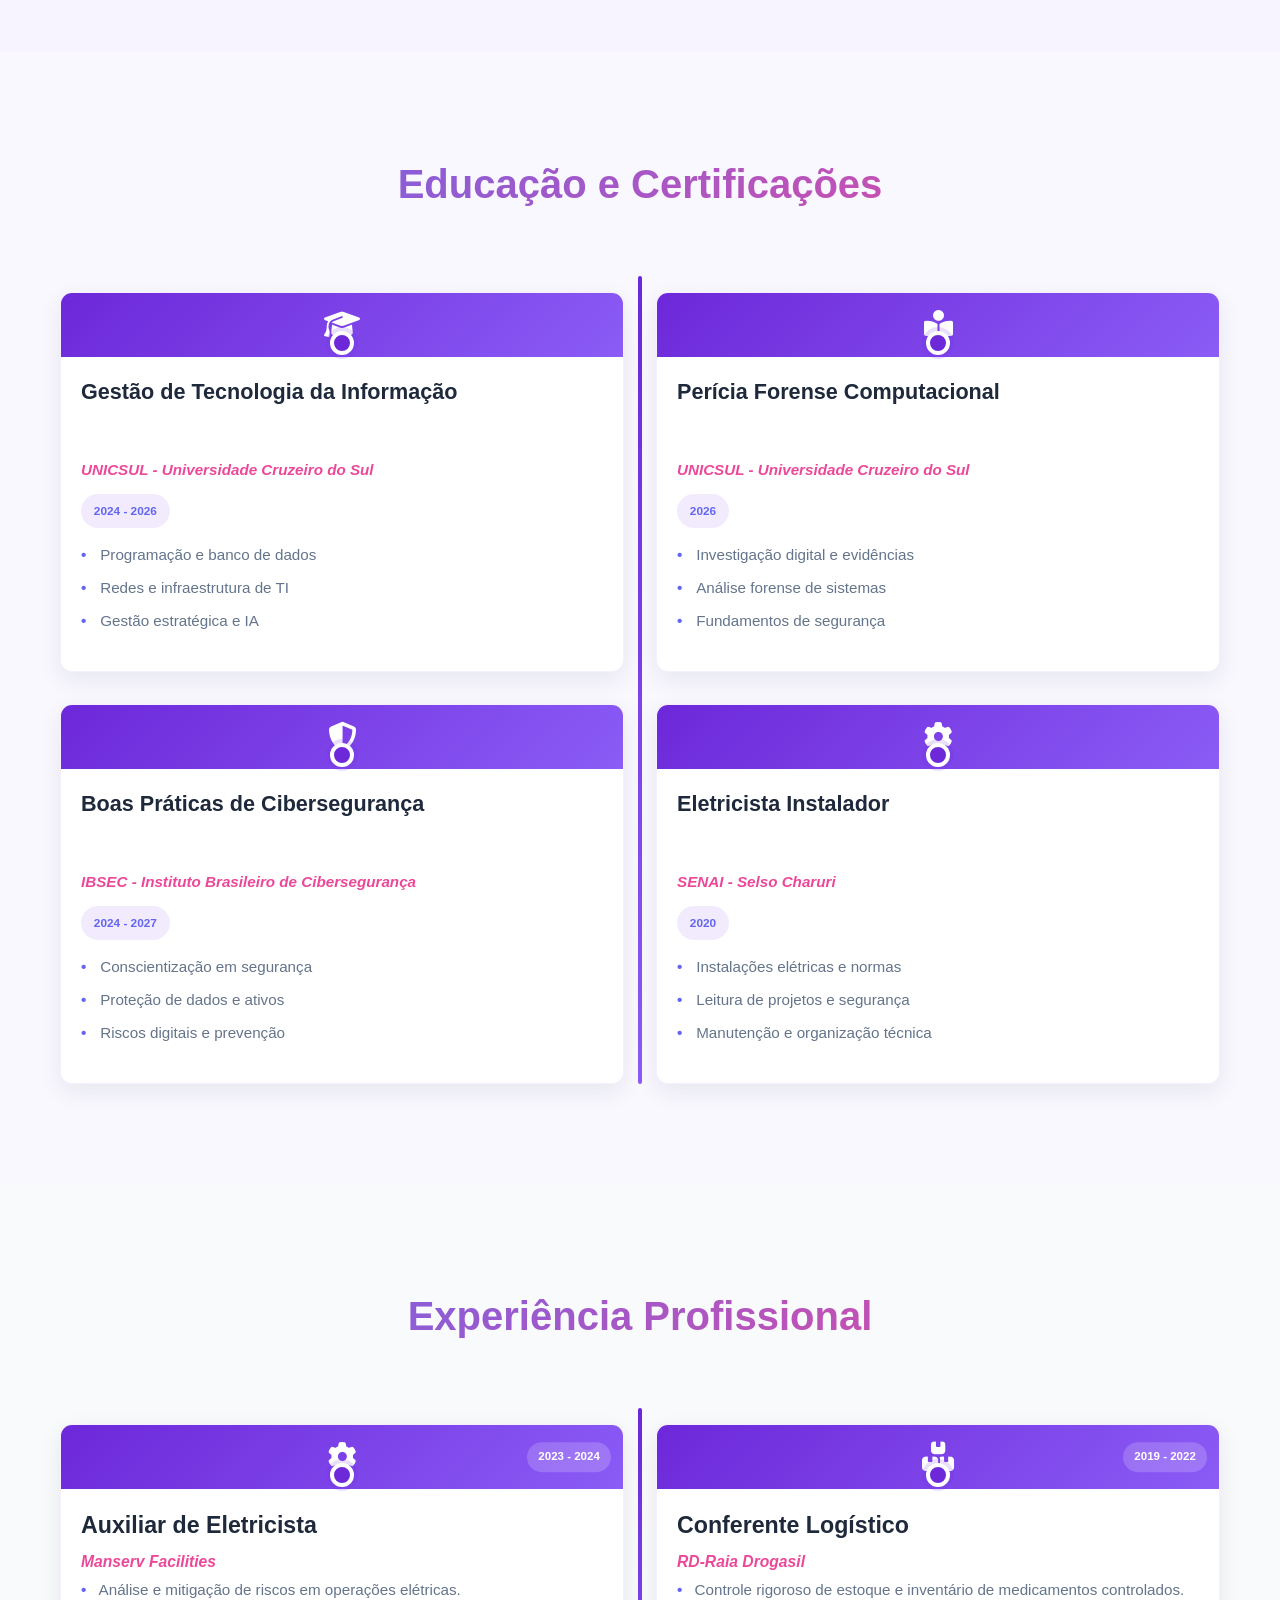
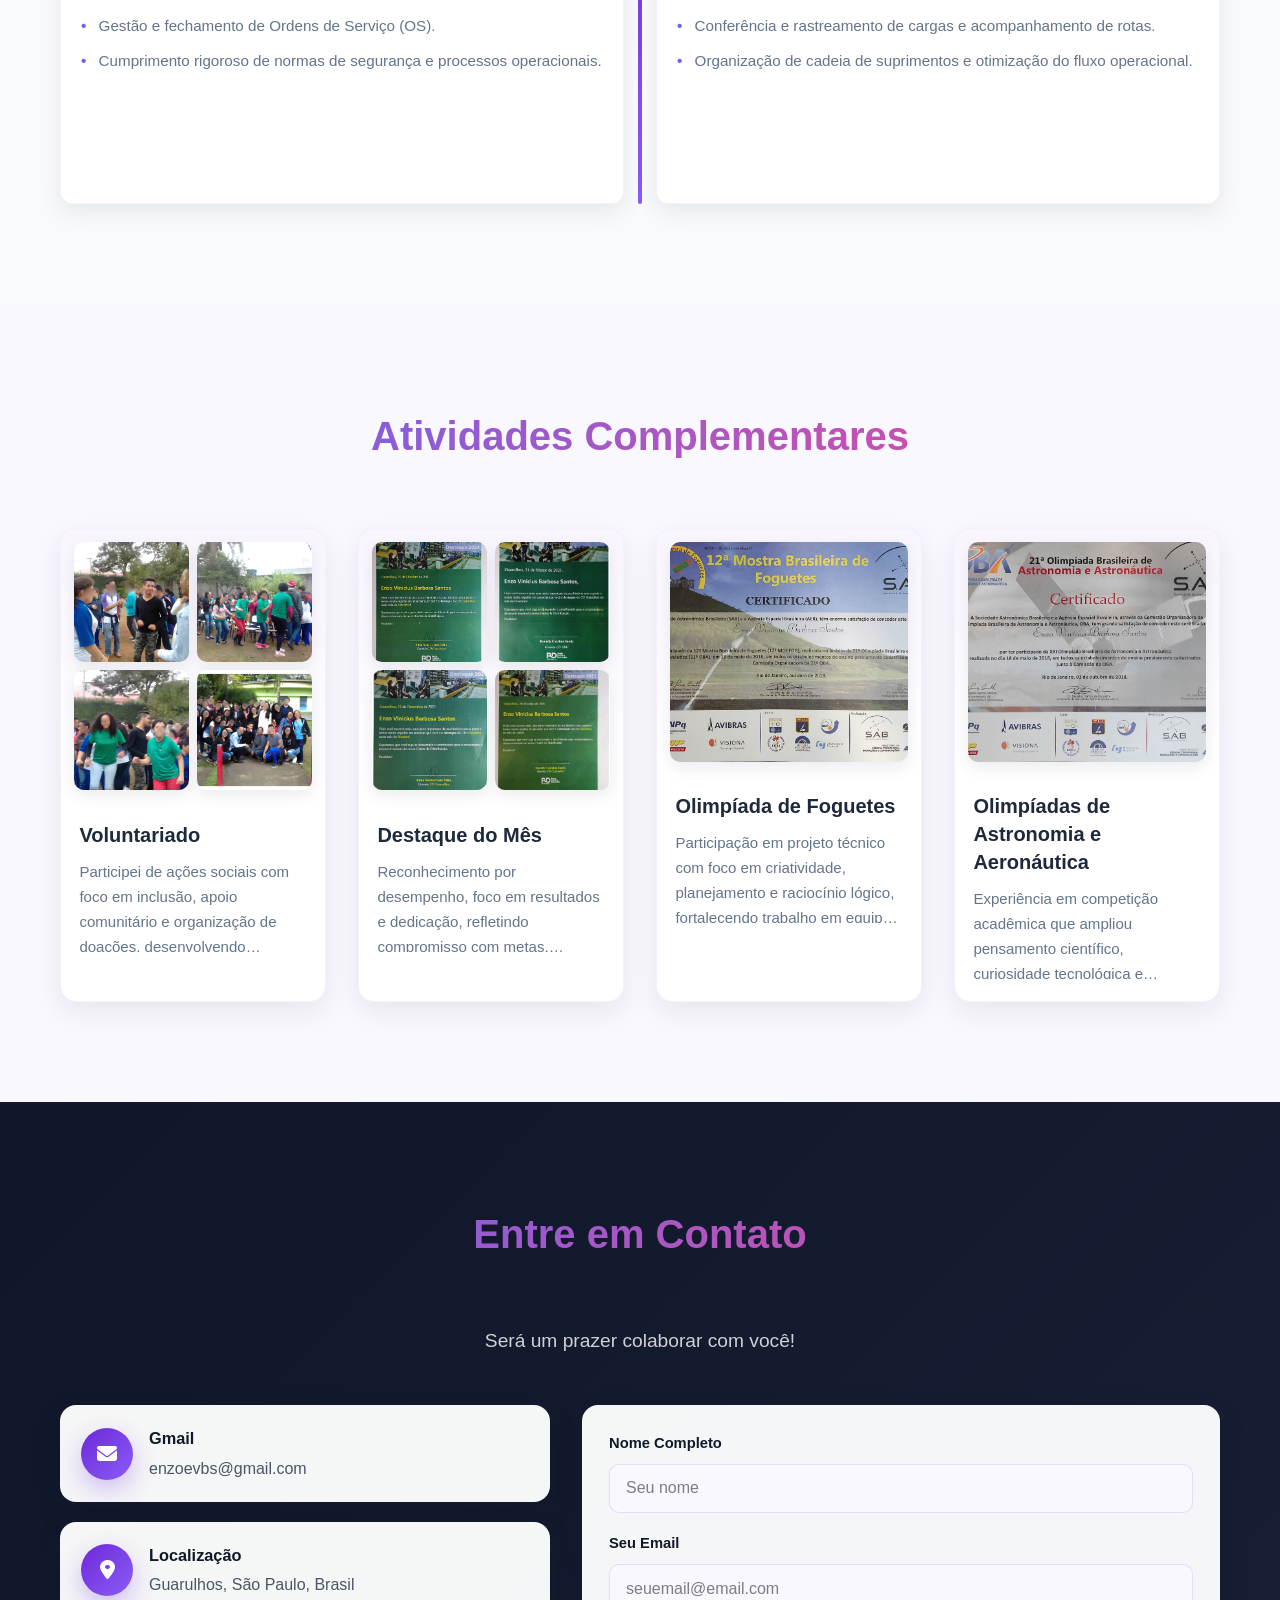
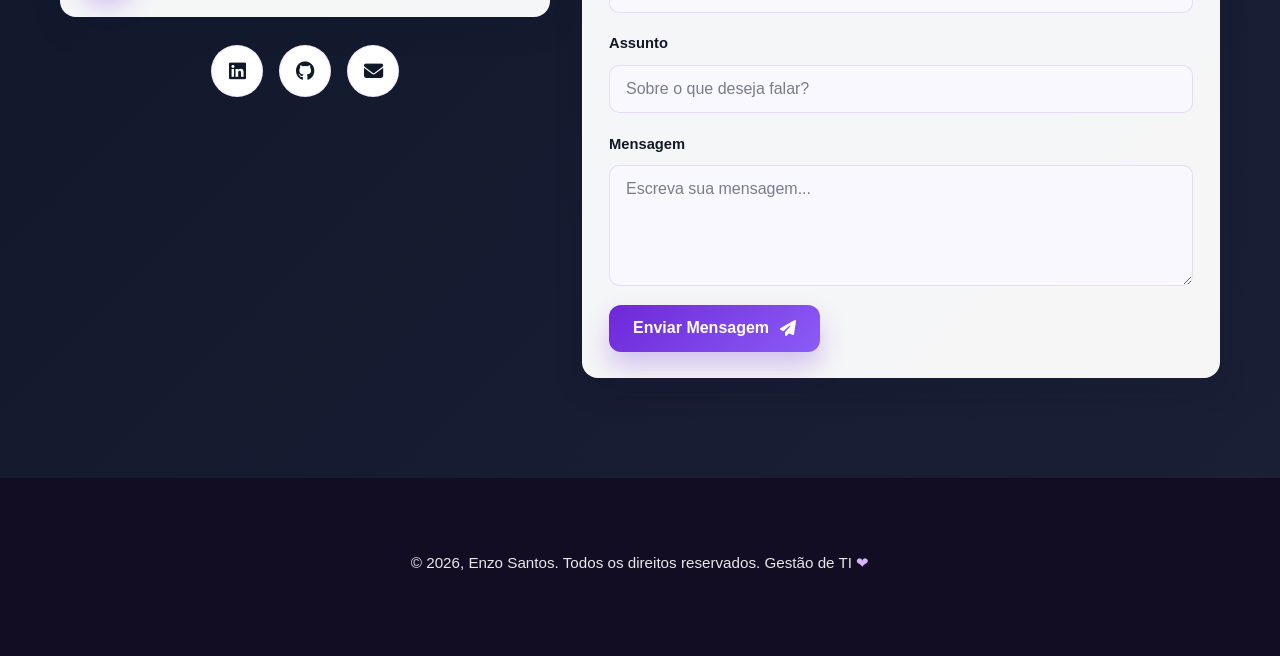
==== commit 0efe1783: "Corrige download do curriculo e animacao do nome Co-authored-by: Copilot <223556219+Copilot@users.no" ====
--- a/index.html
+++ b/index.html
@@ -39,7 +39,7 @@
                 <p class="hero-subtitle">Gestor de Tecnologia da Informação</p>
                 <div class="hero-actions fade-in-up">
                     <a href="#contact" class="hero-button hero-button-primary">Entrar em Contato</a>
-                    <a href="documentos/curriculos/_Enzocurriculoseg112026.pdf" class="hero-button hero-button-secondary" download>Baixar Currículo</a>
+                    <a href="https://raw.githubusercontent.com/Enzoevbs/Portif-lioEnzoSantos/main/documentos/curriculos/_Enzocurriculoseg112026.pdf" class="hero-button hero-button-secondary" download>Baixar Currículo</a>
                 </div>
 
             </div>
